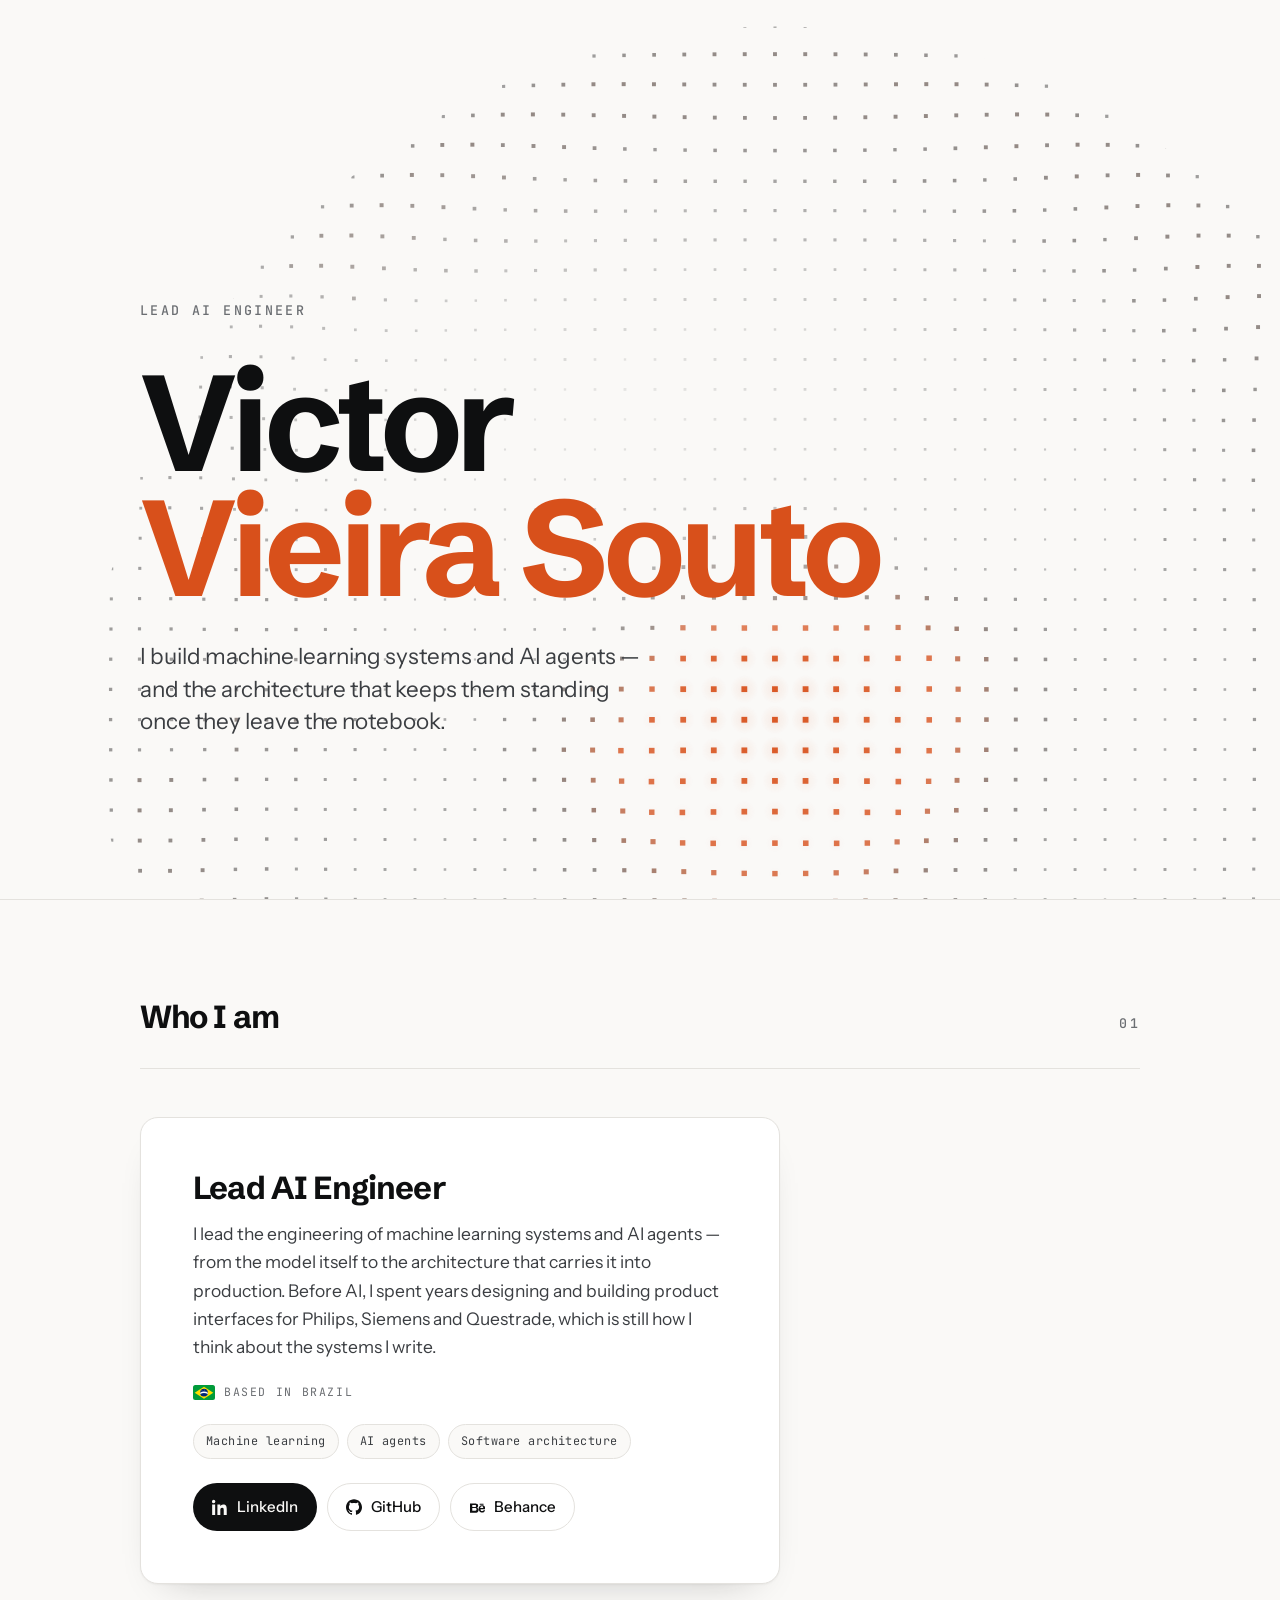
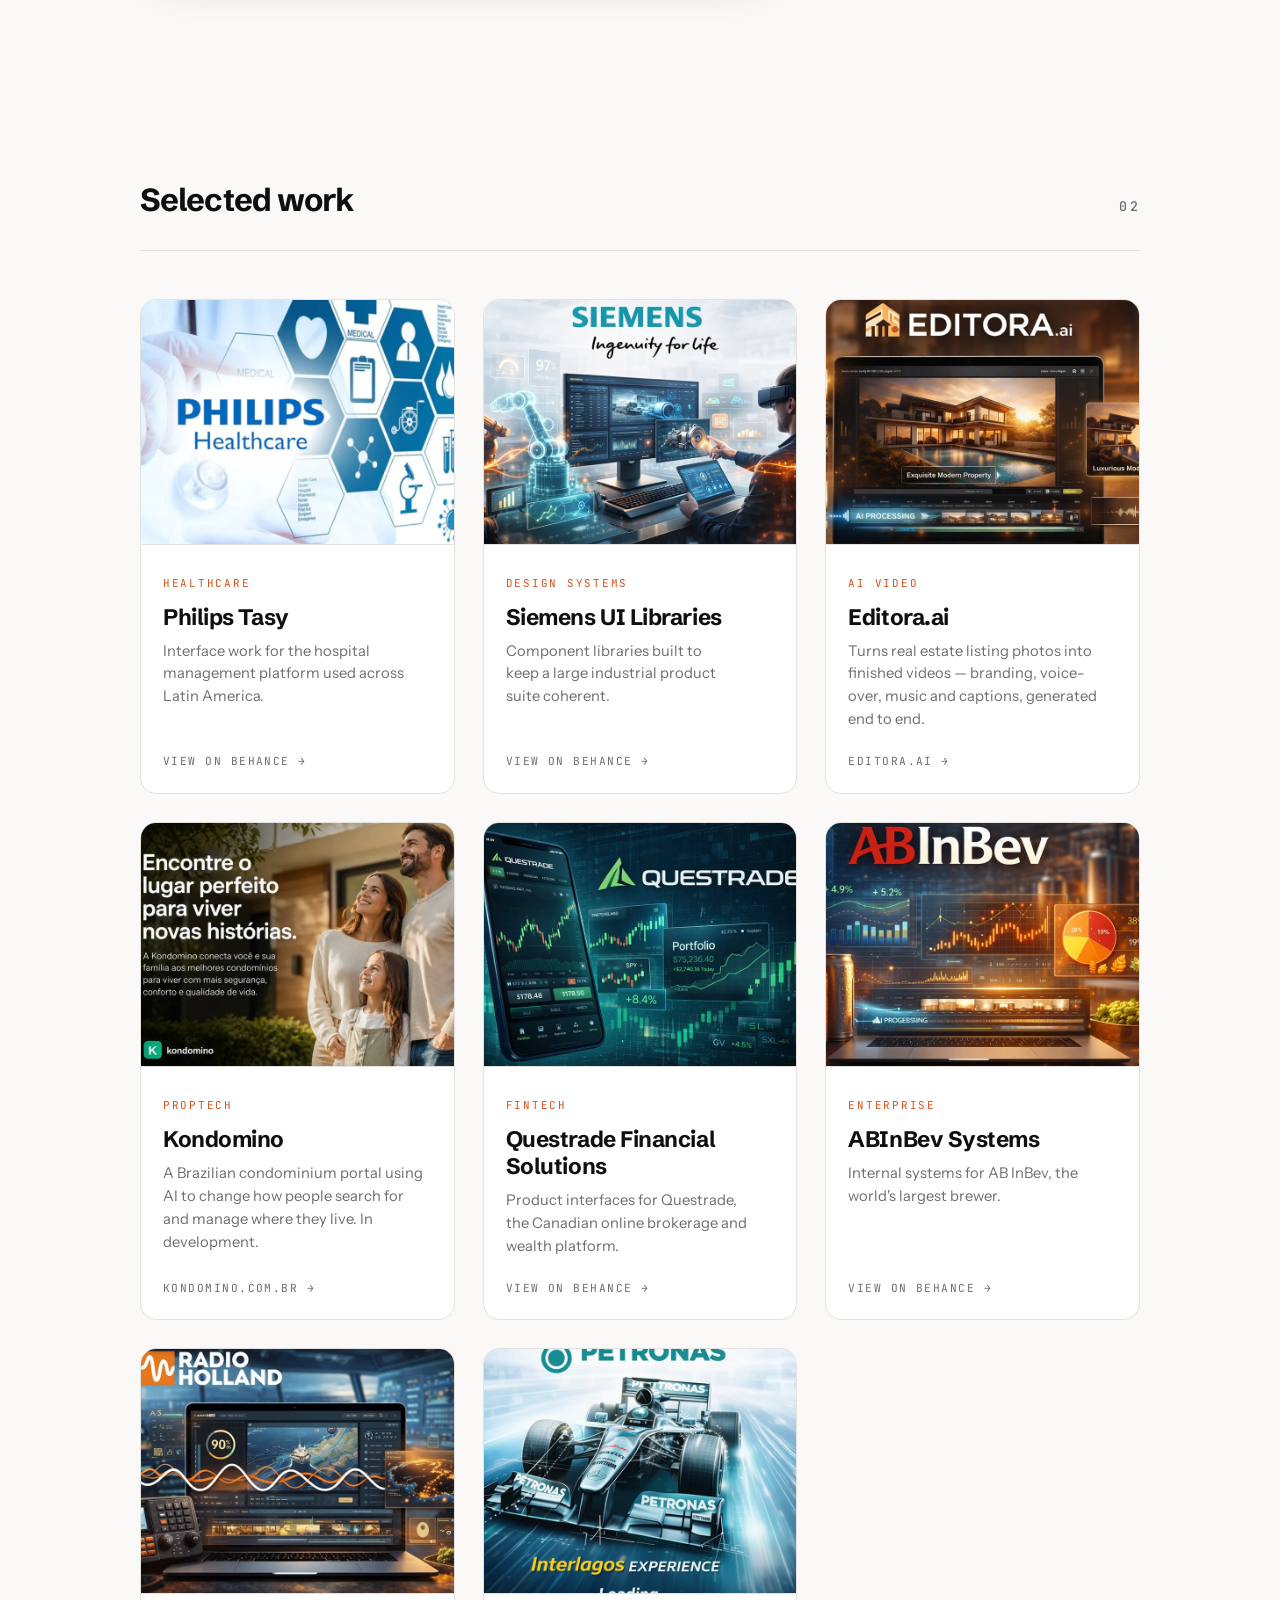
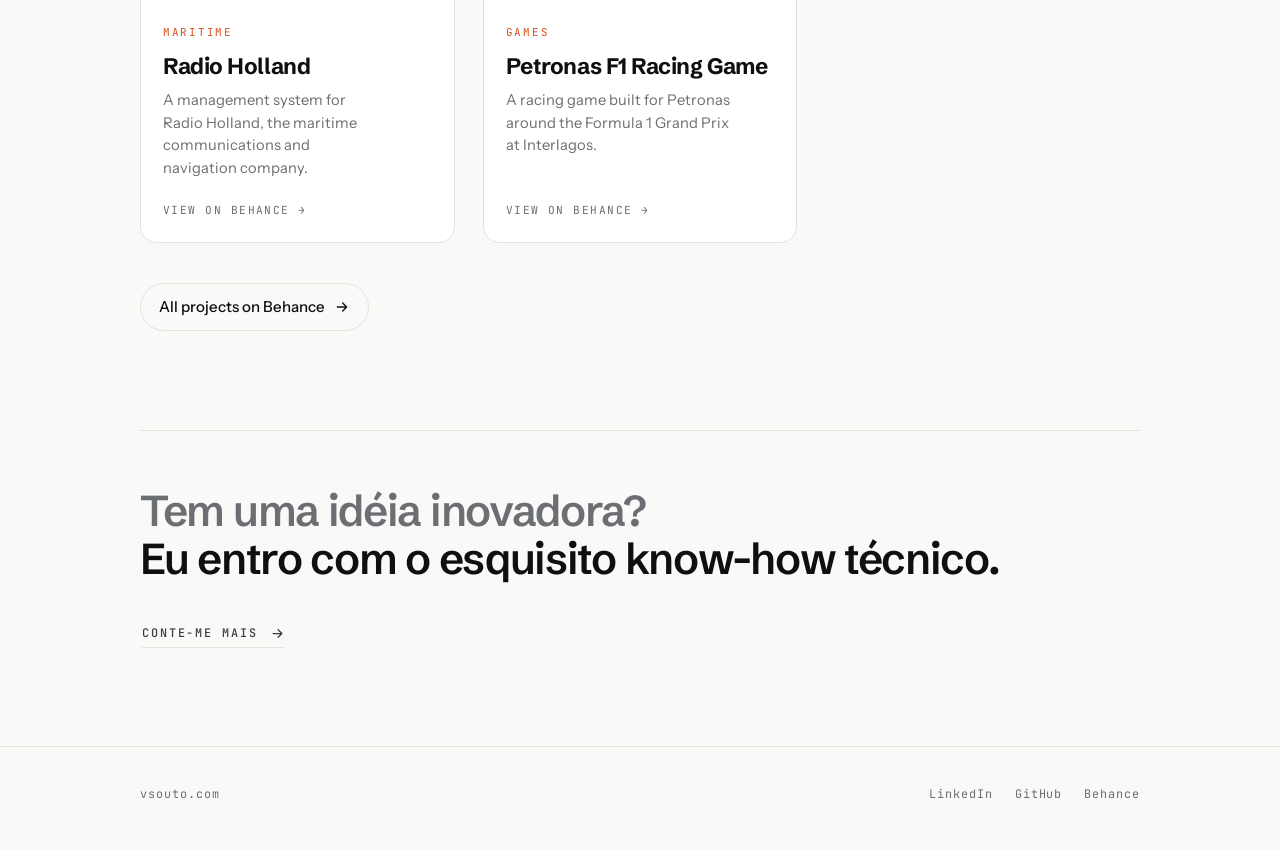
==== index.html @ 8dd6a102 "feat: contact section and form, mailed through Email Routing Quiet closing section before the footer" ====
<!doctype html>
<html lang="en">
<head>
<meta charset="utf-8">
<meta name="viewport" content="width=device-width, initial-scale=1">
<title>Victor Vieira Souto — Lead AI Engineer, Brazil</title>
<meta name="description" content="Victor Vieira Souto is a Lead AI Engineer based in Brazil, working remotely with clients internationally across machine learning, AI agents and software architecture.">
<meta name="author" content="Victor Vieira Souto">
<link rel="canonical" href="https://vsouto.com/">

<meta property="og:type" content="profile">
<meta property="og:site_name" content="Victor Vieira Souto">
<meta property="og:locale" content="en_US">
<meta property="profile:first_name" content="Victor">
<meta property="profile:last_name" content="Vieira Souto">
<meta property="og:url" content="https://vsouto.com/">
<meta property="og:title" content="Victor Vieira Souto — Lead AI Engineer">
<meta property="og:description" content="Lead AI Engineer based in Brazil, working remotely. Machine learning, AI agents and software architecture.">
<meta property="og:image" content="https://vsouto.com/og-image.png">
<meta property="og:image:width" content="1200">
<meta property="og:image:height" content="630">
<meta property="og:image:alt" content="Victor Vieira Souto — Lead AI Engineer">
<meta name="twitter:card" content="summary_large_image">
<meta name="twitter:image" content="https://vsouto.com/og-image.png">
<meta name="twitter:title" content="Victor Vieira Souto — Lead AI Engineer">
<meta name="twitter:description" content="Lead AI Engineer based in Brazil, working remotely. Machine learning, AI agents and software architecture.">

<link rel="icon" href="/favicon.ico" sizes="32x32">
<link rel="icon" href="data:image/svg+xml,%3Csvg xmlns='http://www.w3.org/2000/svg' viewBox='0 0 100 100'%3E%3Crect width='100' height='100' rx='22' fill='%230E0F10'/%3E%3Ctext x='50' y='69' font-family='Helvetica,Arial,sans-serif' font-size='58' font-weight='700' fill='%23FAF9F7' text-anchor='middle'%3Ev%3C/text%3E%3C/svg%3E">

<link rel="preconnect" href="https://fonts.googleapis.com">
<link rel="preconnect" href="https://fonts.gstatic.com" crossorigin>
<link rel="stylesheet" href="https://fonts.googleapis.com/css2?family=Schibsted+Grotesk:wght@600;700&family=Instrument+Sans:wght@400;500;600&family=JetBrains+Mono:wght@400;500&display=swap">
<link rel="stylesheet" href="assets/css/site.css">

<script type="application/ld+json">
{
  "@context": "https://schema.org",
  "@graph": [
    {
      "@type": "WebSite",
      "@id": "https://vsouto.com/#website",
      "url": "https://vsouto.com/",
      "name": "Victor Vieira Souto",
      "inLanguage": "en",
      "publisher": { "@id": "https://vsouto.com/#person" }
    },
    {
      "@type": "ProfilePage",
      "@id": "https://vsouto.com/#page",
      "url": "https://vsouto.com/",
      "isPartOf": { "@id": "https://vsouto.com/#website" },
      "mainEntity": { "@id": "https://vsouto.com/#person" }
    },
    {
      "@type": "Person",
      "@id": "https://vsouto.com/#person",
      "name": "Victor Vieira Souto",
      "alternateName": "Victor Souto",
      "url": "https://vsouto.com/",
      "image": "https://vsouto.com/og-image.png",
      "jobTitle": "Lead AI Engineer",
      "description": "Lead AI Engineer based in Brazil, working remotely with clients internationally across machine learning, AI agents and software architecture.",
      "knowsAbout": [
        "Machine learning",
        "AI agents",
        "Software architecture",
        "Artificial intelligence",
        "Engineering leadership"
      ],
      "knowsLanguage": [
        { "@type": "Language", "name": "Portuguese", "alternateName": "pt-BR" },
        { "@type": "Language", "name": "English", "alternateName": "en" }
      ],
      "address": { "@type": "PostalAddress", "addressCountry": "BR" },
      "homeLocation": { "@type": "Place", "name": "Brazil" },
      "workLocation": { "@type": "Place", "name": "Remote" },
      "sameAs": [
        "https://www.linkedin.com/in/victorsouto/",
        "https://www.behance.net/victor-souto",
        "https://github.com/vsouto"
      ]
    }
  ]
}
</script>
</head>

<body>

<div class="progress" aria-hidden="true"></div>

<main>

  <header class="hero">
    <canvas id="field" aria-hidden="true"></canvas>

    <div class="shell hero-inner">
      <p class="eyebrow rise rise-1">Lead AI Engineer</p>
      <h1 class="hero-name rise rise-2">Victor <span class="accent">Vieira&nbsp;Souto</span></h1>
      <p class="hero-line rise rise-3">
        I build machine learning systems and AI agents — and the architecture
        that keeps them standing once they leave the notebook.
      </p>
    </div>

    <div class="hero-cue rise rise-4" aria-hidden="true">
      <i></i>
      <span>Scroll</span>
    </div>
  </header>

  <section id="about" class="shell">
    <div class="section-head">
      <h2>Who I am</h2>
      <p class="eyebrow">01</p>
    </div>

    <article class="card reveal">
      <div>
        <h3 class="card-title">Lead AI Engineer</h3>
        <p class="card-desc">
          I lead the engineering of machine learning systems and AI agents — from the
          model itself to the architecture that carries it into production. Before AI,
          I spent years designing and building product interfaces for Philips, Siemens
          and Questrade, which is still how I think about the systems I write.
        </p>
      </div>


      <p class="locale">
        <span class="flag" aria-hidden="true">
          <svg viewBox="0 0 20 14" role="img">
            <rect width="20" height="14" fill="#009B3A"/>
            <path d="M10 1.55 18.45 7 10 12.45 1.55 7Z" fill="#FEDF00"/>
            <circle cx="10" cy="7" r="3.5" fill="#002776"/>
            <clipPath id="brGlobe"><circle cx="10" cy="7" r="3.5"/></clipPath>
            <g clip-path="url(#brGlobe)">
              <path d="M5.4 8.25A8 8 0 0 1 14.6 8.25" fill="none" stroke="#fff" stroke-width="1.2"/>
              <g fill="#fff">
                <circle cx="8.1" cy="5.3" r=".24"/>
                <circle cx="10.4" cy="4.6" r=".28"/>
                <circle cx="12.2" cy="5.8" r=".22"/>
                <circle cx="9.2" cy="6.4" r=".2"/>
                <circle cx="11.5" cy="7.1" r=".24"/>
                <circle cx="7.2" cy="6.9" r=".2"/>
                <circle cx="10.1" cy="10.4" r=".22"/>
                <circle cx="12.6" cy="9.6" r=".2"/>
              </g>
            </g>
          </svg>
        </span>
        Based in Brazil
      </p>

      <ul class="tags">
        <li>Machine learning</li>
        <li>AI agents</li>
        <li>Software architecture</li>
      </ul>

      <div class="link-row">
        <a class="btn btn-solid" href="https://www.linkedin.com/in/victorsouto/" target="_blank" rel="noopener noreferrer">
          <svg viewBox="0 0 24 24" fill="currentColor" aria-hidden="true"><path d="M4.98 3.5A2.5 2.5 0 1 1 0 3.5a2.5 2.5 0 0 1 4.98 0ZM.24 8.25h4.5V24H.24V8.25Zm7.86 0h4.31v2.15h.06a4.72 4.72 0 0 1 4.25-2.33c4.55 0 5.39 2.99 5.39 6.88V24h-4.5v-7.16c0-1.71-.03-3.9-2.38-3.9-2.38 0-2.74 1.86-2.74 3.78V24H8.1V8.25Z"/></svg>
          LinkedIn
        </a>
        <a class="btn btn-ghost" href="https://github.com/vsouto" target="_blank" rel="noopener noreferrer">
          <svg viewBox="0 0 24 24" fill="currentColor" aria-hidden="true"><path d="M12 .297c-6.63 0-12 5.373-12 12 0 5.303 3.438 9.8 8.205 11.385.6.113.82-.258.82-.577 0-.285-.01-1.04-.015-2.04-3.338.724-4.042-1.61-4.042-1.61C4.422 18.07 3.633 17.7 3.633 17.7c-1.087-.744.084-.729.084-.729 1.205.084 1.838 1.236 1.838 1.236 1.07 1.835 2.809 1.305 3.495.998.108-.776.417-1.305.76-1.605-2.665-.3-5.466-1.332-5.466-5.93 0-1.31.465-2.38 1.235-3.22-.135-.303-.54-1.523.105-3.176 0 0 1.005-.322 3.3 1.23.96-.267 1.98-.399 3-.405 1.02.006 2.04.138 3 .405 2.28-1.552 3.285-1.23 3.285-1.23.645 1.653.24 2.873.12 3.176.765.84 1.23 1.91 1.23 3.22 0 4.61-2.805 5.625-5.475 5.92.42.36.81 1.096.81 2.22 0 1.606-.015 2.896-.015 3.286 0 .315.21.69.825.57C20.565 22.092 24 17.592 24 12.297c0-6.627-5.373-12-12-12"/></svg>
          GitHub
        </a>
        <a class="btn btn-ghost" href="https://www.behance.net/victor-souto" target="_blank" rel="noopener noreferrer">
          <svg viewBox="0 0 24 24" fill="currentColor" aria-hidden="true"><path d="M9.28 6.9c.66 0 1.26.06 1.8.18.54.11 1 .3 1.38.56.38.26.68.61.89 1.05.21.44.31.98.31 1.62 0 .7-.16 1.28-.48 1.74-.31.47-.78.85-1.4 1.15.85.24 1.48.67 1.9 1.28.42.61.62 1.35.62 2.22 0 .7-.13 1.3-.4 1.81-.28.51-.64.93-1.1 1.25-.46.33-.99.57-1.58.72-.59.15-1.2.23-1.82.23H1.5V6.9h7.78ZM8.8 12.1c.55 0 1-.13 1.35-.39.35-.26.52-.68.52-1.27 0-.32-.06-.59-.18-.8a1.24 1.24 0 0 0-.47-.48 1.98 1.98 0 0 0-.68-.24 4.6 4.6 0 0 0-.8-.07H4.9v3.25h3.9Zm.21 5.47c.3 0 .6-.03.87-.09.28-.06.52-.16.73-.3.21-.14.38-.34.5-.58.13-.25.19-.57.19-.95 0-.75-.21-1.28-.63-1.6-.42-.32-.98-.48-1.67-.48H4.9v4h4.11ZM17.6 17.5c.46.44 1.11.67 1.97.67.61 0 1.14-.16 1.58-.47.44-.31.71-.64.81-.98h2.44c-.39 1.21-.99 2.08-1.79 2.6-.81.52-1.78.78-2.93.78-.8 0-1.52-.13-2.16-.39a4.53 4.53 0 0 1-1.63-1.1 4.9 4.9 0 0 1-1.03-1.72 6.4 6.4 0 0 1-.36-2.19c0-.78.12-1.5.37-2.16.25-.67.6-1.24 1.06-1.73a4.9 4.9 0 0 1 1.64-1.15 5.3 5.3 0 0 1 2.11-.41c.87 0 1.63.17 2.28.51.65.34 1.18.79 1.6 1.36.41.57.71 1.22.89 1.95.18.73.24 1.49.19 2.28h-7.36c0 .89.26 1.71.72 2.15Zm3.46-5.83c-.36-.4-.97-.62-1.72-.62-.49 0-.9.08-1.22.25a2.4 2.4 0 0 0-.78.61c-.19.24-.33.5-.4.77-.08.27-.13.51-.14.72h4.56c-.13-.72-.35-1.33-.7-1.73ZM16.06 7.2h5.7v1.39h-5.7V7.2Z"/></svg>
          Behance
        </a>
      </div>
    </article>
  </section>

  <section id="work" class="shell">
    <div class="section-head">
      <h2>Selected work</h2>
      <p class="eyebrow">02</p>
    </div>

    <div class="work-grid">
<!-- work:start -->
        <a class="work-card" href="https://www.behance.net/gallery/158357939/Philips-Tasy" target="_blank" rel="noopener noreferrer">
          <div class="work-shot">
            <img src="assets/work/philips-tasy.webp" alt="Cover of the Philips Tasy project" width="808" height="632" loading="lazy" decoding="async">
          </div>
          <div class="work-meta">
            <span class="work-kicker">Healthcare</span>
            <h3 class="work-title">Philips Tasy</h3>
            <p class="work-blurb">Interface work for the hospital management platform used across Latin America.</p>
          </div>
          <span class="work-go" aria-hidden="true">View on Behance</span>
        </a>
        <a class="work-card" href="https://www.behance.net/gallery/246238283/Siemens-UI-Libraries" target="_blank" rel="noopener noreferrer">
          <div class="work-shot">
            <img src="assets/work/siemens-ui-libraries.webp" alt="Cover of the Siemens UI Libraries project" width="808" height="632" loading="lazy" decoding="async">
          </div>
          <div class="work-meta">
            <span class="work-kicker">Design systems</span>
            <h3 class="work-title">Siemens UI Libraries</h3>
            <p class="work-blurb">Component libraries built to keep a large industrial product suite coherent.</p>
          </div>
          <span class="work-go" aria-hidden="true">View on Behance</span>
        </a>
        <a class="work-card" href="https://editora.ai/" target="_blank" rel="noopener noreferrer">
          <div class="work-shot">
            <img src="assets/work/editora-ai.webp" alt="Cover of the Editora.ai project" width="808" height="632" loading="lazy" decoding="async">
          </div>
          <div class="work-meta">
            <span class="work-kicker">AI video</span>
            <h3 class="work-title">Editora.ai</h3>
            <p class="work-blurb">Turns real estate listing photos into finished videos — branding, voice-over, music and captions, generated end to end.</p>
          </div>
          <span class="work-go" aria-hidden="true">editora.ai</span>
        </a>
        <a class="work-card" href="https://kondomino.com.br/" target="_blank" rel="noopener noreferrer">
          <div class="work-shot">
            <img src="assets/work/kondomino.webp" alt="Cover of the Kondomino project" width="808" height="632" loading="lazy" decoding="async">
          </div>
          <div class="work-meta">
            <span class="work-kicker">Proptech</span>
            <h3 class="work-title">Kondomino</h3>
            <p class="work-blurb">A Brazilian condominium portal using AI to change how people search for and manage where they live. In development.</p>
          </div>
          <span class="work-go" aria-hidden="true">kondomino.com.br</span>
        </a>
        <a class="work-card" href="https://www.behance.net/gallery/197708117/Questrade-Financial-Solutions" target="_blank" rel="noopener noreferrer">
          <div class="work-shot">
            <img src="assets/work/questrade-financial-solutions.webp" alt="Cover of the Questrade Financial Solutions project" width="808" height="632" loading="lazy" decoding="async">
          </div>
          <div class="work-meta">
            <span class="work-kicker">Fintech</span>
            <h3 class="work-title">Questrade Financial Solutions</h3>
            <p class="work-blurb">Product interfaces for Questrade, the Canadian online brokerage and wealth platform.</p>
          </div>
          <span class="work-go" aria-hidden="true">View on Behance</span>
        </a>
        <a class="work-card" href="https://www.behance.net/gallery/184682701/ABInBev-Systems" target="_blank" rel="noopener noreferrer">
          <div class="work-shot">
            <img src="assets/work/abinbev-systems.webp" alt="Cover of the ABInBev Systems project" width="808" height="632" loading="lazy" decoding="async">
          </div>
          <div class="work-meta">
            <span class="work-kicker">Enterprise</span>
            <h3 class="work-title">ABInBev Systems</h3>
            <p class="work-blurb">Internal systems for AB InBev, the world's largest brewer.</p>
          </div>
          <span class="work-go" aria-hidden="true">View on Behance</span>
        </a>
        <a class="work-card" href="https://www.behance.net/gallery/43998815/Radio-Hollands-Management-System" target="_blank" rel="noopener noreferrer">
          <div class="work-shot">
            <img src="assets/work/radio-holland.webp" alt="Cover of the Radio Holland project" width="808" height="632" loading="lazy" decoding="async">
          </div>
          <div class="work-meta">
            <span class="work-kicker">Maritime</span>
            <h3 class="work-title">Radio Holland</h3>
            <p class="work-blurb">A management system for Radio Holland, the maritime communications and navigation company.</p>
          </div>
          <span class="work-go" aria-hidden="true">View on Behance</span>
        </a>
        <a class="work-card" href="https://www.behance.net/gallery/30505455/Petronas-F1-Interlagos-Racing-Game" target="_blank" rel="noopener noreferrer">
          <div class="work-shot">
            <img src="assets/work/petronas-f1-racing-game.webp" alt="Cover of the Petronas F1 Racing Game project" width="808" height="632" loading="lazy" decoding="async">
          </div>
          <div class="work-meta">
            <span class="work-kicker">Games</span>
            <h3 class="work-title">Petronas F1 Racing Game</h3>
            <p class="work-blurb">A racing game built for Petronas around the Formula 1 Grand Prix at Interlagos.</p>
          </div>
          <span class="work-go" aria-hidden="true">View on Behance</span>
        </a>
      <!-- work:end -->
    </div>

    <div class="work-all">
      <a class="btn btn-ghost" href="https://www.behance.net/victor-souto" target="_blank" rel="noopener noreferrer">
        All projects on Behance
        <svg viewBox="0 0 24 24" fill="none" stroke="currentColor" stroke-width="2" stroke-linecap="round" stroke-linejoin="round" aria-hidden="true"><path d="M5 12h14M13 6l6 6-6 6"/></svg>
      </a>
    </div>
  </section>

  <section id="contact" class="shell pitch" lang="pt-BR" aria-labelledby="pitch-title">
    <div class="pitch-in reveal">
      <h2 id="pitch-title" class="pitch-lines">
        <span>Tem uma idéia inovadora?</span>
        <span>Eu entro com o esquisito know-how técnico.</span>
      </h2>
      <button class="pitch-btn" type="button" data-open-contact aria-haspopup="dialog">
        Conte-me mais
        <svg viewBox="0 0 24 24" fill="none" stroke="currentColor" stroke-width="2" stroke-linecap="round" stroke-linejoin="round" aria-hidden="true"><path d="M5 12h14M13 6l6 6-6 6"/></svg>
      </button>
    </div>
  </section>

</main>

<dialog id="contact-dialog" class="sheet" lang="pt-BR" aria-labelledby="sheet-title">
  <form class="sheet-form" novalidate>
    <header class="sheet-head">
      <p class="eyebrow">Contato</p>
      <button class="sheet-x" type="button" data-close aria-label="Fechar">
        <svg viewBox="0 0 24 24" fill="none" stroke="currentColor" stroke-width="1.8" stroke-linecap="round" aria-hidden="true"><path d="M6 6l12 12M18 6 6 18"/></svg>
      </button>
    </header>
    <h2 id="sheet-title" class="sheet-title">Do que se trata?</h2>
    <p class="sheet-sub">Algumas linhas bastam. Eu leio tudo e respondo por e-mail.</p>

    <label class="fld"><span>Nome</span>
      <input name="name" autocomplete="name" maxlength="120" required>
    </label>
    <label class="fld"><span>E-mail</span>
      <input name="email" type="email" autocomplete="email" maxlength="200" required>
    </label>
    <label class="fld"><span>A idéia, em poucas linhas</span>
      <textarea name="problem" rows="5" maxlength="4000" required></textarea>
    </label>
    <label class="hp" aria-hidden="true">Website<input name="website" tabindex="-1" autocomplete="off"></label>

    <div class="sheet-foot">
      <p class="sheet-status" role="status" aria-live="polite"></p>
      <button class="btn btn-solid sheet-send" type="submit">Enviar</button>
    </div>
  </form>
  <div class="sheet-done" hidden>
    <p class="eyebrow">Recebido</p>
    <h2 class="sheet-title">Obrigado. Agora é comigo.</h2>
    <p class="sheet-sub">Respondo no e-mail que você deixou, em geral em um ou dois dias.</p>
    <button class="btn btn-ghost" type="button" data-close>Fechar</button>
  </div>
</dialog>

<footer>
  <div class="shell foot">
    <span>vsouto.com</span>
    <nav>
      <a href="https://www.linkedin.com/in/victorsouto/" target="_blank" rel="noopener noreferrer">LinkedIn</a>
      <a href="https://github.com/vsouto" target="_blank" rel="noopener noreferrer">GitHub</a>
      <a href="https://www.behance.net/victor-souto" target="_blank" rel="noopener noreferrer">Behance</a>
    </nav>
  </div>
</footer>

<script src="assets/js/field.js" defer></script>
<script src="assets/js/contact.js" defer></script>
</body>
</html>
---- assets/css/site.css ----
/* ============================================================
   vsouto.com
   Achromatic ground, one accent. The accent is Braun orange --
   Rams is the lineage this kind of restraint actually comes from.
   ============================================================ */

:root{
  --paper:#FAF9F7;
  --paper-2:#FFFFFF;
  --ink:#0E0F10;
  --ink-2:#3B3E42;
  --muted:#6B6E72;
  --hairline:#E4E2DE;
  --hairline-2:#EFEDE9;
  --accent:#D8501B;
  --accent-ink:#FFFFFF;
  --field-dot:14,15,16;
  --field-hot:216,80,27;
  --lift:0 1px 2px rgba(14,15,16,.04), 0 18px 40px -28px rgba(14,15,16,.32);
  --lift-2:0 2px 4px rgba(14,15,16,.05), 0 34px 60px -30px rgba(14,15,16,.36);

  --step--1:clamp(.78rem,.76rem + .1vw,.83rem);
  --step-0:clamp(1rem,.97rem + .16vw,1.09rem);
  --step-1:clamp(1.2rem,1.13rem + .34vw,1.42rem);
  --step-2:clamp(1.55rem,1.4rem + .74vw,2.1rem);
  --step-3:clamp(2rem,1.6rem + 2vw,3.1rem);

  --gutter:clamp(20px,5vw,40px);
  --measure:1080px;
}

@media (prefers-color-scheme: dark){
  :root:not([data-theme="light"]){
    --paper:#0A0B0C;
    --paper-2:#111314;
    --ink:#F2F1ED;
    --ink-2:#C4C5C7;
    --muted:#8B8E93;
    --hairline:#1F2123;
    --hairline-2:#191B1D;
    --accent:#FF6B33;
    --accent-ink:#160A04;
    --field-dot:242,241,237;
    --field-hot:255,107,51;
    --lift:0 1px 2px rgba(0,0,0,.5), 0 18px 40px -28px rgba(0,0,0,.9);
    --lift-2:0 2px 4px rgba(0,0,0,.55), 0 34px 60px -30px rgba(0,0,0,.95);
  }
}
:root[data-theme="dark"]{
  --paper:#0A0B0C;
  --paper-2:#111314;
  --ink:#F2F1ED;
  --ink-2:#C4C5C7;
  --muted:#8B8E93;
  --hairline:#1F2123;
  --hairline-2:#191B1D;
  --accent:#FF6B33;
  --accent-ink:#160A04;
  --field-dot:242,241,237;
  --field-hot:255,107,51;
  --lift:0 1px 2px rgba(0,0,0,.5), 0 18px 40px -28px rgba(0,0,0,.9);
  --lift-2:0 2px 4px rgba(0,0,0,.55), 0 34px 60px -30px rgba(0,0,0,.95);
}

*,*::before,*::after{box-sizing:border-box}

html{-webkit-text-size-adjust:100%}

body{
  margin:0;
  background:var(--paper);
  color:var(--ink);
  font-family:"Instrument Sans",system-ui,-apple-system,"Segoe UI",sans-serif;
  font-size:var(--step-0);
  line-height:1.6;
  -webkit-font-smoothing:antialiased;
  -moz-osx-font-smoothing:grayscale;
}

::selection{background:var(--accent); color:var(--accent-ink)}

a{color:inherit}

:where(a,button):focus-visible{
  outline:2px solid var(--accent);
  outline-offset:3px;
  border-radius:2px;
}

.shell{
  width:100%;
  max-width:var(--measure);
  margin-inline:auto;
  padding-inline:var(--gutter);
}

.eyebrow{
  font-family:"JetBrains Mono",ui-monospace,SFMono-Regular,Menlo,monospace;
  font-size:var(--step--1);
  font-weight:500;
  letter-spacing:.18em;
  text-transform:uppercase;
  color:var(--muted);
}

/* ---------------- hero ---------------- */

.hero{
  position:relative;
  min-height:100svh;
  display:grid;
  align-content:center;
  overflow:hidden;
  border-bottom:1px solid var(--hairline);
}

#field{
  position:absolute;
  inset:0;
  width:100%;
  height:100%;
  pointer-events:none;
  z-index:0;
}

/* keeps the name legible over the densest part of the field */
.hero::after{
  content:"";
  position:absolute;
  inset:0;
  z-index:1;
  pointer-events:none;
  background:radial-gradient(ellipse 62% 42% at 50% 44%, var(--paper) 0%, transparent 70%);
  opacity:.78;
}

.hero-inner{
  position:relative;
  z-index:2;
  padding-block:14vh 0;
}

.hero-name{
  font-family:"Schibsted Grotesk","Instrument Sans",system-ui,sans-serif;
  font-weight:700;
  font-size:clamp(2.9rem,11.5vw,8.5rem);
  line-height:.92;
  letter-spacing:-.045em;
  margin:.28em 0 0;
  text-wrap:balance;
}

.hero-name .accent{
  display:block;
  color:var(--accent);
}

.hero-line{
  margin:1.35em 0 0;
  max-width:34ch;
  font-size:var(--step-1);
  line-height:1.45;
  color:var(--ink-2);
  text-wrap:pretty;
}

.hero-cue{
  position:absolute;
  left:50%;
  bottom:clamp(20px,4.5vh,40px);
  translate:-50% 0;
  z-index:2;
  display:grid;
  justify-items:center;
  gap:10px;
  color:var(--muted);
}
.hero-cue span{
  font-family:"JetBrains Mono",ui-monospace,monospace;
  font-size:.7rem;
  letter-spacing:.2em;
  text-transform:uppercase;
}
.hero-cue i{
  display:block;
  width:1px;
  height:38px;
  background:linear-gradient(var(--hairline),transparent);
}

/* ---------------- sections ---------------- */

section{padding-block:clamp(72px,11vh,132px)}

.section-head{
  display:flex;
  align-items:baseline;
  justify-content:space-between;
  gap:24px;
  flex-wrap:wrap;
  padding-bottom:20px;
  border-bottom:1px solid var(--hairline);
  margin-bottom:clamp(28px,4vw,48px);
}
.section-head h2{
  font-family:"Schibsted Grotesk","Instrument Sans",sans-serif;
  font-weight:700;
  font-size:var(--step-2);
  letter-spacing:-.028em;
  line-height:1.1;
  margin:0;
}

/* ---------------- identity card ---------------- */

.card{
  background:var(--paper-2);
  border:1px solid var(--hairline);
  border-radius:18px;
  padding:clamp(28px,4.5vw,52px);
  box-shadow:var(--lift);
  display:grid;
  gap:22px;
  max-width:640px;
}

.card-title{
  font-family:"Schibsted Grotesk","Instrument Sans",sans-serif;
  font-weight:700;
  font-size:var(--step-2);
  letter-spacing:-.026em;
  line-height:1.15;
  margin:0;
}
.card-desc{
  margin:14px 0 0;
  max-width:52ch;
  color:var(--ink-2);
  font-size:var(--step-0);
  line-height:1.62;
  text-wrap:pretty;
}

.locale{
  display:flex;
  align-items:center;
  gap:9px;
  margin:0;
  font-family:"JetBrains Mono",ui-monospace,monospace;
  font-size:.72rem;
  letter-spacing:.14em;
  text-transform:uppercase;
  color:var(--muted);
}
.flag{
  display:block;
  width:22px;
  height:15.4px;
  border-radius:2.5px;
  overflow:hidden;
  flex:none;
  /* hairline keeps the green edge from dissolving into a light ground */
  box-shadow:inset 0 0 0 .5px rgba(14,15,16,.22);
}
.flag svg{display:block; width:100%; height:100%}

.tags{
  display:flex;
  flex-wrap:wrap;
  gap:8px;
  list-style:none;
  margin:0;
  padding:0;
}
.tags li{
  font-family:"JetBrains Mono",ui-monospace,monospace;
  font-size:.74rem;
  letter-spacing:.04em;
  padding:7px 12px;
  border:1px solid var(--hairline);
  border-radius:999px;
  color:var(--ink-2);
  background:var(--paper);
  white-space:nowrap;
}

.link-row{
  display:flex;
  gap:10px;
  flex-wrap:wrap;
  padding-top:2px;
}

.btn{
  display:inline-flex;
  align-items:center;
  gap:9px;
  text-decoration:none;
  font-weight:500;
  font-size:.94rem;
  padding:11px 18px;
  border-radius:999px;
  border:1px solid transparent;
  transition:background .22s ease, color .22s ease, border-color .22s ease, translate .22s ease;
}
.btn svg{width:16px; height:16px; flex:none}
.btn-solid{
  background:var(--ink);
  color:var(--paper);
}
.btn-solid:hover{background:var(--accent); color:var(--accent-ink)}
.btn-ghost{
  border-color:var(--hairline);
  color:var(--ink);
  background:transparent;
}
.btn-ghost:hover{border-color:var(--accent); color:var(--accent)}
.btn:hover{translate:0 -1px}

/* ---------------- work ---------------- */

/* oito cards: 1 coluna no celular, 2 no tablet, 3 no desktop. */
.work-grid{
  display:grid;
  grid-template-columns:1fr;
  gap:clamp(18px,2.4vw,28px);
}
@media (min-width:640px){
  .work-grid{grid-template-columns:repeat(2,1fr)}
}
@media (min-width:980px){
  .work-grid{grid-template-columns:repeat(3,1fr)}
}

.work-card{
  display:grid;
  grid-template-rows:auto 1fr auto;
  text-decoration:none;
  background:var(--paper-2);
  border:1px solid var(--hairline);
  border-radius:16px;
  overflow:hidden;
  transition:border-color .3s ease, box-shadow .3s ease, translate .3s ease;
}
.work-card:hover{
  border-color:var(--hairline);
  box-shadow:var(--lift-2);
  translate:0 -4px;
}

.work-shot{
  position:relative;
  aspect-ratio:808/632;
  overflow:hidden;
  background:var(--hairline-2);
  border-bottom:1px solid var(--hairline);
}
/* a imagem transborda 7% em cima e embaixo: essa folga e o curso do parallax */
.work-shot img{
  position:absolute;
  inset:-7% 0;
  display:block;
  width:100%;
  height:114%;
  object-fit:cover;
  transition:scale .5s cubic-bezier(.2,.6,.2,1);
}
.work-card:hover .work-shot img{scale:1.035}

.work-meta{padding:22px 22px 6px}
.work-kicker{
  font-family:"JetBrains Mono",ui-monospace,monospace;
  font-size:.68rem;
  letter-spacing:.16em;
  text-transform:uppercase;
  color:var(--accent);
}
.work-title{
  font-family:"Schibsted Grotesk","Instrument Sans",sans-serif;
  font-weight:700;
  font-size:var(--step-1);
  letter-spacing:-.02em;
  line-height:1.2;
  margin:9px 0 0;
}
.work-blurb{
  margin:9px 0 0;
  font-size:.92rem;
  line-height:1.55;
  color:var(--muted);
  text-wrap:pretty;
}
.work-go{
  padding:16px 22px 22px;
  font-family:"JetBrains Mono",ui-monospace,monospace;
  font-size:.7rem;
  letter-spacing:.13em;
  text-transform:uppercase;
  color:var(--muted);
  transition:color .25s ease;
}
.work-go::after{content:" \2192"}
.work-card:hover .work-go{color:var(--accent)}

.work-all{
  margin-top:clamp(26px,3.5vw,40px);
  display:flex;
  justify-content:flex-start;
}

/* ---------------- pitch ----------------
   The quiet close: two lines and a way in. No card, no section number --
   it should read as an aside, not as another section.
   ---------------------------------------- */

.pitch{padding-block:0 clamp(64px,10vh,120px)}
.pitch-in{
  display:flex;
  align-items:flex-end;
  justify-content:space-between;
  gap:28px 40px;
  flex-wrap:wrap;
  padding-top:clamp(36px,5vw,56px);
  border-top:1px solid var(--hairline);
}
.pitch-lines{
  margin:0;
  font-family:"Schibsted Grotesk","Instrument Sans",sans-serif;
  font-weight:600;
  font-size:clamp(1.6rem,1.1rem + 2.1vw,2.7rem);
  line-height:1.12;
  letter-spacing:-.03em;
}
.pitch-lines span{display:block}
.pitch-lines span:first-child{color:var(--muted)}
.pitch-lines span:last-child{color:var(--ink)}

.pitch-btn{
  display:inline-flex;
  align-items:center;
  gap:12px;
  min-height:44px;
  padding:0 2px;
  border:0;
  background:none;
  cursor:pointer;
  color:var(--ink-2);
  font:500 .74rem/1 "JetBrains Mono",ui-monospace,monospace;
  letter-spacing:.16em;
  text-transform:uppercase;
  position:relative;
  transition:color .3s ease;
}
/* hairline that fills with the accent from the left on hover */
.pitch-btn::after{
  content:"";
  position:absolute;
  left:2px; right:2px; bottom:8px;
  height:1px;
  background:linear-gradient(90deg,var(--accent) 50%,var(--hairline) 50%) 100% 0/200% 100% no-repeat;
  transition:background-position .55s cubic-bezier(.2,.7,.2,1);
}
.pitch-btn svg{width:15px; height:15px; transition:translate .45s cubic-bezier(.2,.7,.2,1)}
.pitch-btn:hover{color:var(--accent)}
.pitch-btn:hover::after{background-position:0 0}
.pitch-btn:hover svg{translate:4px 0}

/* ---------------- contact sheet ---------------- */

.sheet{
  width:min(540px,calc(100% - 32px));
  max-height:calc(100dvh - 32px);
  margin:auto;
  padding:0;
  border:1px solid var(--hairline);
  border-radius:20px;
  background:var(--paper-2);
  color:var(--ink);
  box-shadow:var(--lift-2), 0 60px 120px -40px rgba(0,0,0,.35);
  overflow:auto;
}
.sheet::backdrop{
  background:color-mix(in srgb,var(--paper) 62%,transparent);
  backdrop-filter:blur(10px) saturate(.9);
  -webkit-backdrop-filter:blur(10px) saturate(.9);
}
.sheet[open]{animation:sheet-in .5s cubic-bezier(.16,.8,.24,1)}
.sheet[open]::backdrop{animation:fade-in .4s ease}
.sheet.closing{animation:sheet-out .22s ease forwards}
.sheet.closing::backdrop{animation:fade-out .22s ease forwards}
@keyframes sheet-in{from{opacity:0; translate:0 16px; scale:.985}}
@keyframes sheet-out{to{opacity:0; translate:0 8px; scale:.99}}
@keyframes fade-in{from{opacity:0}}
@keyframes fade-out{to{opacity:0}}
html.sheet-open{overflow:hidden}

.sheet-form,.sheet-done{
  display:grid;
  gap:18px;
  padding:clamp(24px,5vw,40px);
}
.sheet-done{justify-items:start; gap:14px}
/* display:grid above would beat the hidden attribute */
.sheet [hidden]{display:none}
.sheet-head{
  display:flex;
  align-items:center;
  justify-content:space-between;
  margin-bottom:-6px;
}
.sheet-head .eyebrow{margin:0}
.sheet-x{
  display:grid;
  place-items:center;
  width:44px; height:44px;
  margin:-10px -12px -10px 0;
  border:0;
  border-radius:50%;
  background:none;
  color:var(--muted);
  cursor:pointer;
  transition:color .2s ease, background .2s ease;
}
.sheet-x svg{width:18px; height:18px}
.sheet-x:hover{color:var(--ink); background:var(--hairline-2)}
.sheet-title{
  margin:0;
  font-family:"Schibsted Grotesk","Instrument Sans",sans-serif;
  font-weight:700;
  font-size:var(--step-2);
  letter-spacing:-.028em;
  line-height:1.1;
}
.sheet-sub{margin:-8px 0 4px; color:var(--muted); font-size:.95rem; text-wrap:pretty}
.sheet-done .sheet-sub{margin:0 0 8px}

.fld{display:grid; gap:7px}
.fld span{
  font-family:"JetBrains Mono",ui-monospace,monospace;
  font-size:.68rem;
  letter-spacing:.14em;
  text-transform:uppercase;
  color:var(--muted);
  transition:color .2s ease;
}
.fld input,.fld textarea{
  width:100%;
  font:inherit;
  font-size:1rem;
  color:var(--ink);
  background:var(--paper);
  border:1px solid var(--hairline);
  border-radius:12px;
  padding:12px 14px;
  transition:border-color .2s ease, box-shadow .2s ease;
}
.fld textarea{resize:vertical; min-height:120px; line-height:1.5}
.fld input:focus,.fld textarea:focus{
  outline:none;
  border-color:var(--accent);
  box-shadow:0 0 0 3px color-mix(in srgb,var(--accent) 16%,transparent);
}
.fld:focus-within span{color:var(--accent)}
.fld.invalid input,.fld.invalid textarea{border-color:var(--accent)}
.fld.invalid span{color:var(--accent)}

/* honeypot: present for bots, gone for people and screen readers */
.hp{position:absolute; left:-9999px; width:1px; height:1px; overflow:hidden}

.sheet-foot{
  display:flex;
  align-items:center;
  justify-content:space-between;
  gap:16px;
  flex-wrap:wrap;
  padding-top:4px;
}
.sheet-status{margin:0; font-size:.88rem; color:var(--muted); flex:1 1 180px}
.sheet .btn{border:1px solid transparent; cursor:pointer; font-family:inherit; min-height:44px}
.sheet .btn-ghost{border-color:var(--hairline)}
.sheet-send{padding-inline:26px}
.sheet-send:disabled{opacity:.55; cursor:progress}

/* phones: the sheet rises from the bottom edge */
@media (max-width:560px){
  .sheet{
    width:100%;
    max-width:none;
    margin:auto 0 0;
    border-radius:20px 20px 0 0;
    border-bottom:0;
    max-height:92dvh;
  }
  @keyframes sheet-in{from{translate:0 100%}}
  @keyframes sheet-out{to{translate:0 100%}}
}

/* ---------------- footer ---------------- */

footer{
  border-top:1px solid var(--hairline);
  padding-block:38px 46px;
}
.foot{
  display:flex;
  justify-content:space-between;
  align-items:center;
  gap:20px;
  flex-wrap:wrap;
  font-family:"JetBrains Mono",ui-monospace,monospace;
  font-size:.74rem;
  letter-spacing:.08em;
  color:var(--muted);
}
.foot nav{display:flex; gap:22px; flex-wrap:wrap}
.foot a{
  text-decoration:none;
  transition:color .2s ease;
}
.foot a:hover{color:var(--accent)}

/* ---------------- entrance ---------------- */

.rise{
  opacity:0;
  translate:0 14px;
  animation:rise .95s cubic-bezier(.16,.8,.24,1) forwards;
}
.rise-1{animation-delay:.06s}
.rise-2{animation-delay:.20s}
.rise-3{animation-delay:.34s}
.rise-4{animation-delay:.52s}

@keyframes rise{to{opacity:1; translate:0 0}}

.reveal{
  opacity:0;
  translate:0 18px;
  transition:opacity .8s cubic-bezier(.16,.8,.24,1), translate .8s cubic-bezier(.16,.8,.24,1);
}
.reveal.seen{opacity:1; translate:0 0}
.reveal:nth-child(2){transition-delay:.09s}
.reveal:nth-child(3){transition-delay:.18s}

/* ---------------- scroll ----------------
   Native scroll-driven animations. No library, no scroll listener:
   the browser drives these off the scroll position itself, so the
   motion tracks the finger instead of firing on a trigger.

   One gesture, three parts -- the hero recedes as it leaves while the
   covers drift inside their frames as they arrive. Browsers without
   animation-timeline simply get the static page; nothing is lost.
   ---------------------------------------------------------------- */

.progress{
  position:fixed;
  inset:0 0 auto 0;
  height:2px;
  z-index:50;
  background:var(--accent);
  transform-origin:0 50%;
  scale:0 1;
}

@supports (animation-timeline:scroll()){
  .progress{
    animation:progress linear both;
    animation-timeline:scroll(root block);
  }
  @keyframes progress{
    from{scale:0 1}
    to{scale:1 1}
  }

  /* the hero gives way rather than being scrolled past */
  .hero-inner{
    animation:hero-recede linear both;
    animation-timeline:scroll(root block);
    animation-range:0 88vh;
  }
  @keyframes hero-recede{
    to{opacity:0; scale:.955; translate:0 -3.5vh; filter:blur(2px)}
  }

  #field{
    animation:field-dim linear both;
    animation-timeline:scroll(root block);
    animation-range:0 78vh;
  }
  @keyframes field-dim{
    to{opacity:0}
  }

  .hero-cue{
    animation:cue-out linear both;
    animation-timeline:scroll(root block);
    animation-range:0 26vh;
  }
  @keyframes cue-out{
    to{opacity:0; translate:-50% 14px}
  }
}

@supports (animation-timeline:view()){
  /* the cover drifts through the 7% overhang as the card crosses the
     viewport -- depth without the image ever leaving its frame */
  .work-shot img{
    animation:shot-drift linear both;
    animation-timeline:view();
    animation-range:cover 0% cover 100%;
  }
  @keyframes shot-drift{
    from{translate:0 -3.2%}
    to{translate:0 3.2%}
  }
}

@media (prefers-reduced-motion:reduce){
  *,*::before,*::after{
    animation-duration:.001ms !important;
    animation-iteration-count:1 !important;
    transition-duration:.001ms !important;
    scroll-behavior:auto !important;
  }
  .rise,.reveal{opacity:1; translate:none}
  .hero-inner,.hero-cue,#field,.work-shot img{
    animation:none !important;
    opacity:1;
    scale:none;
    filter:none;
  }
  .hero-cue{translate:-50% 0}
  .progress{display:none}
  .sheet,.sheet::backdrop{animation:none !important}
}
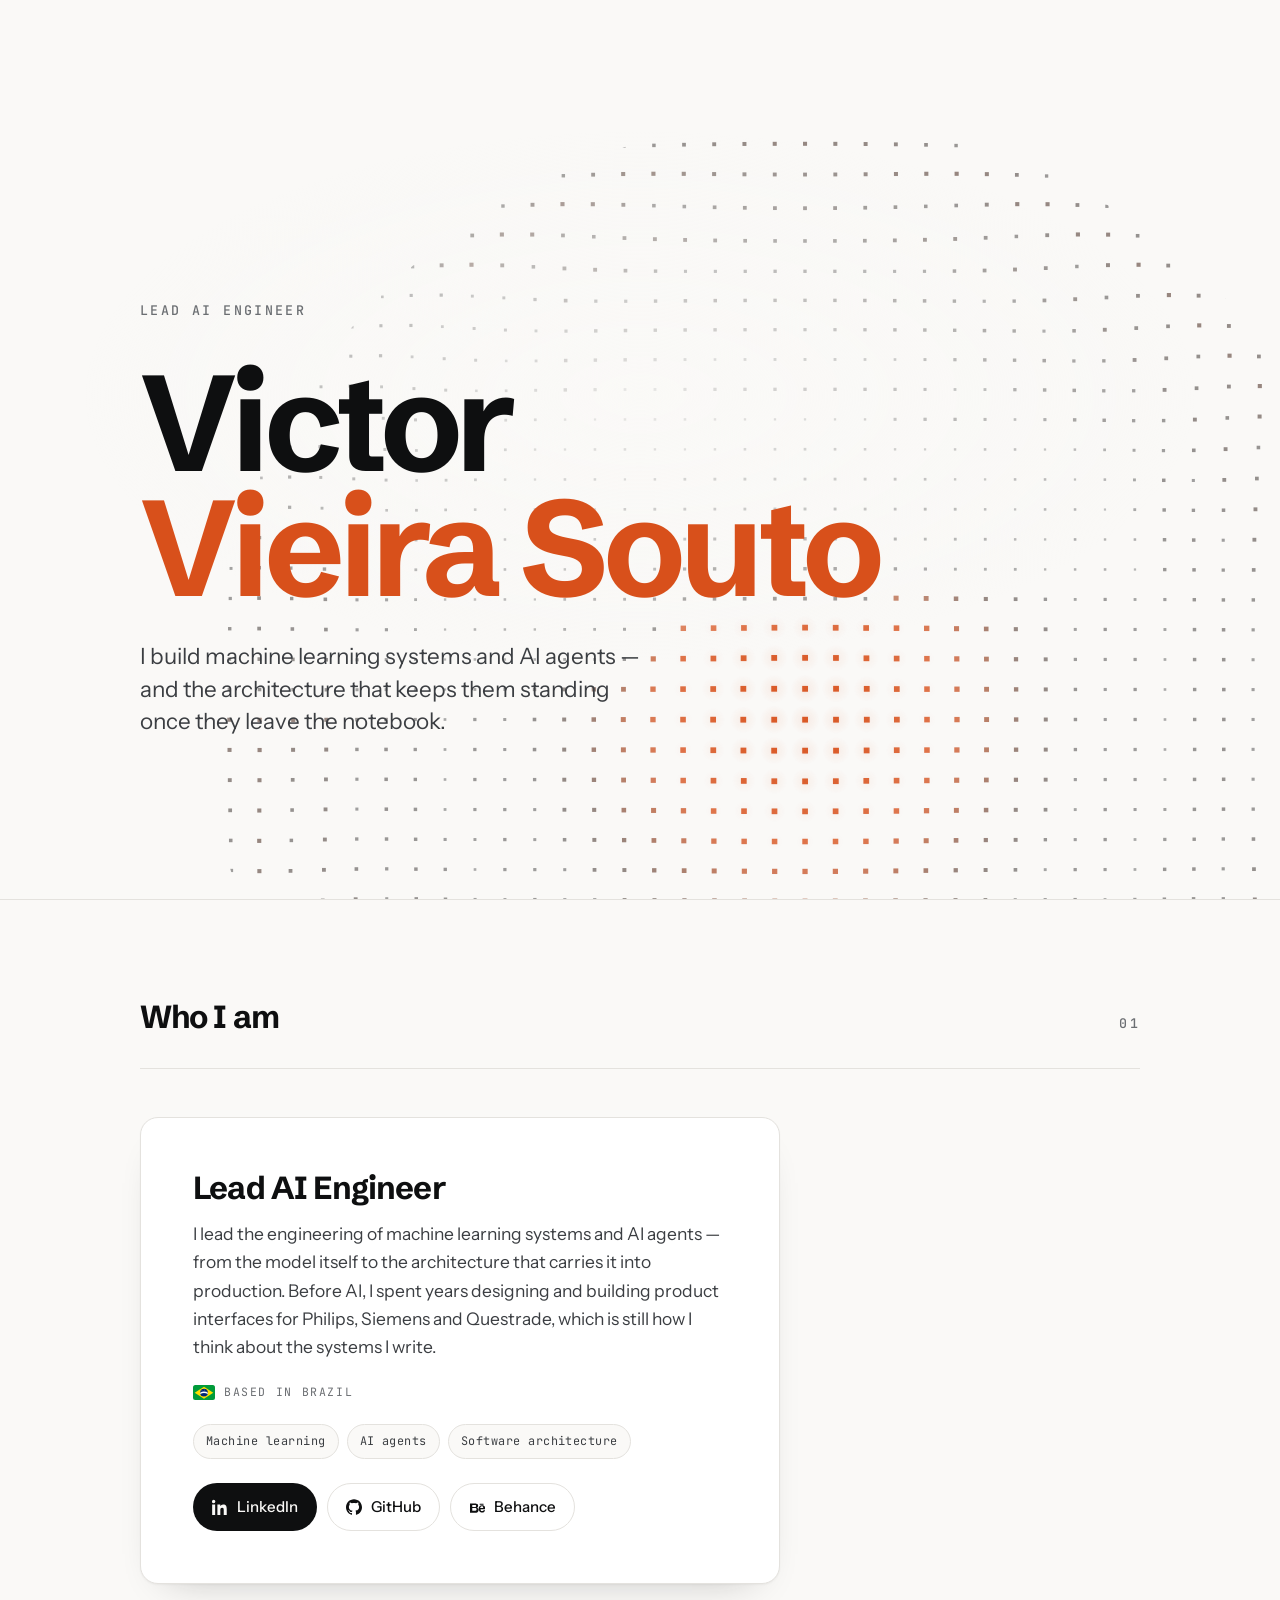
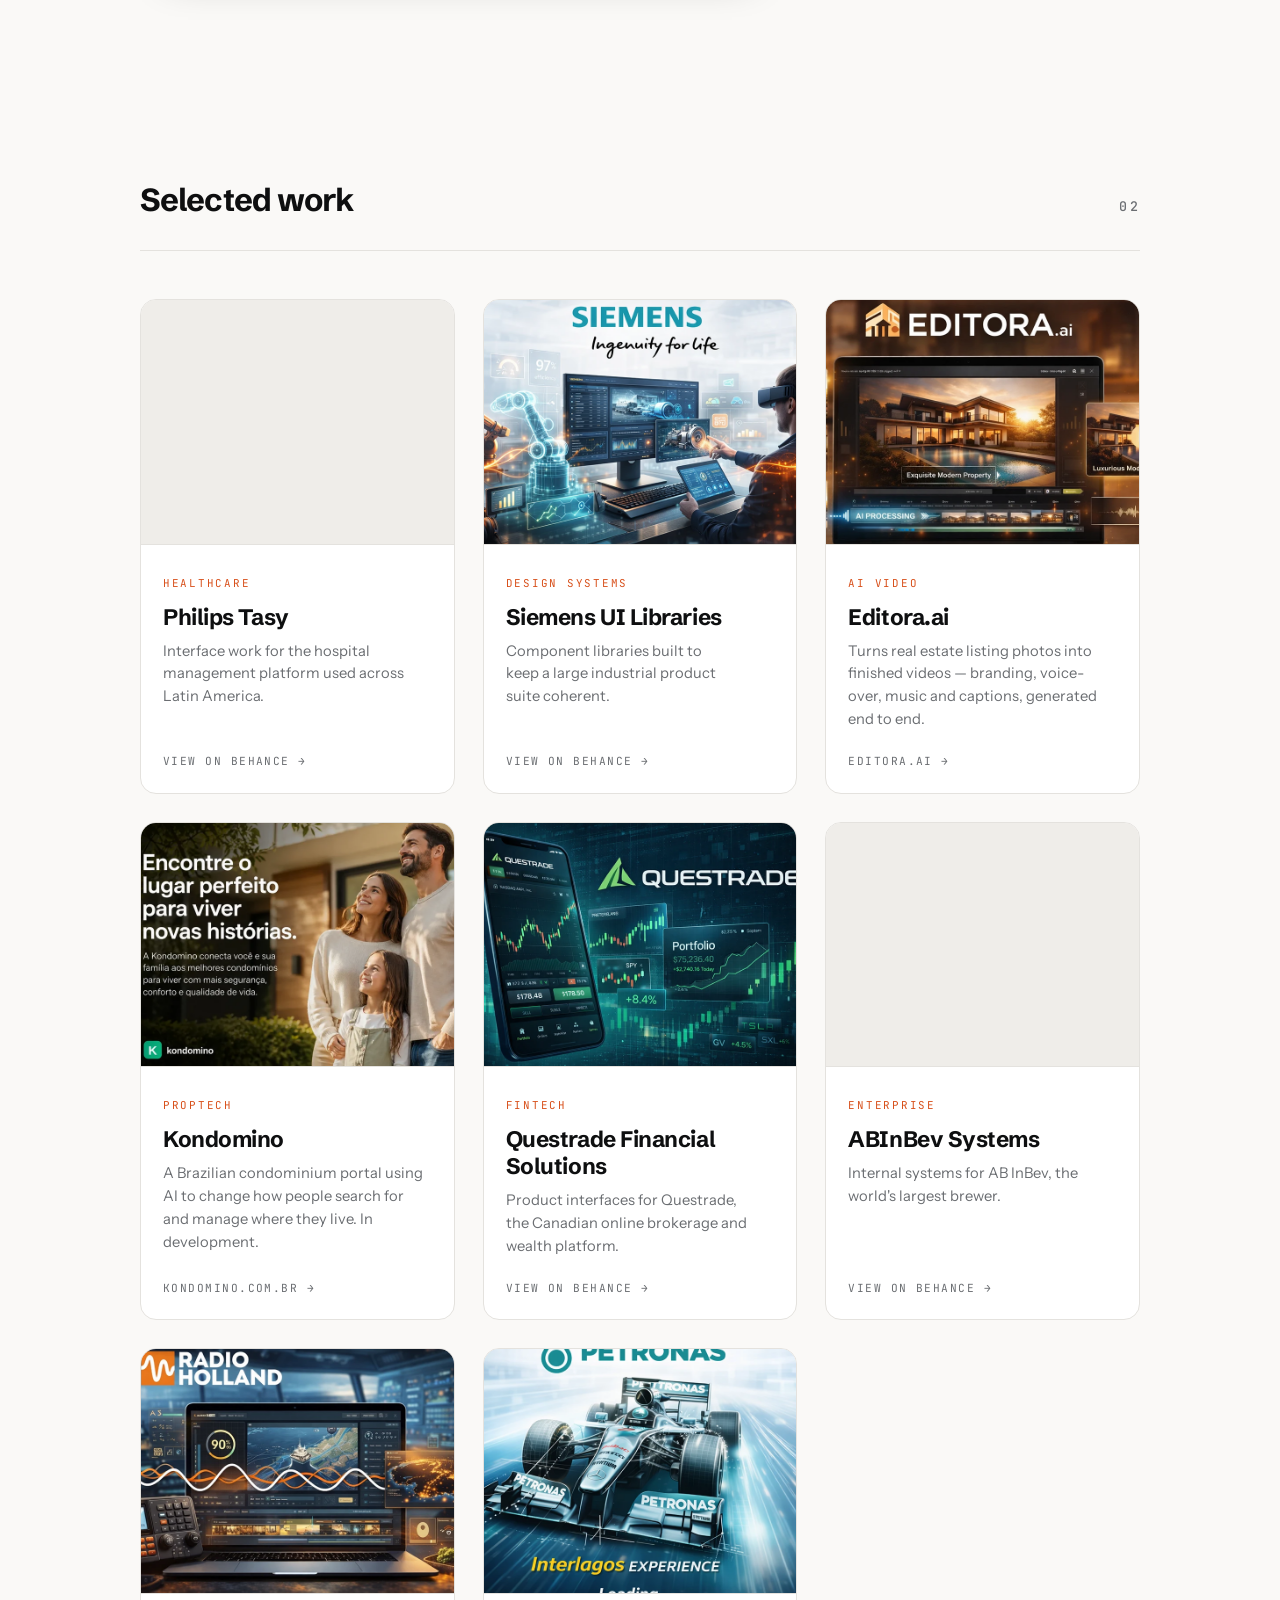
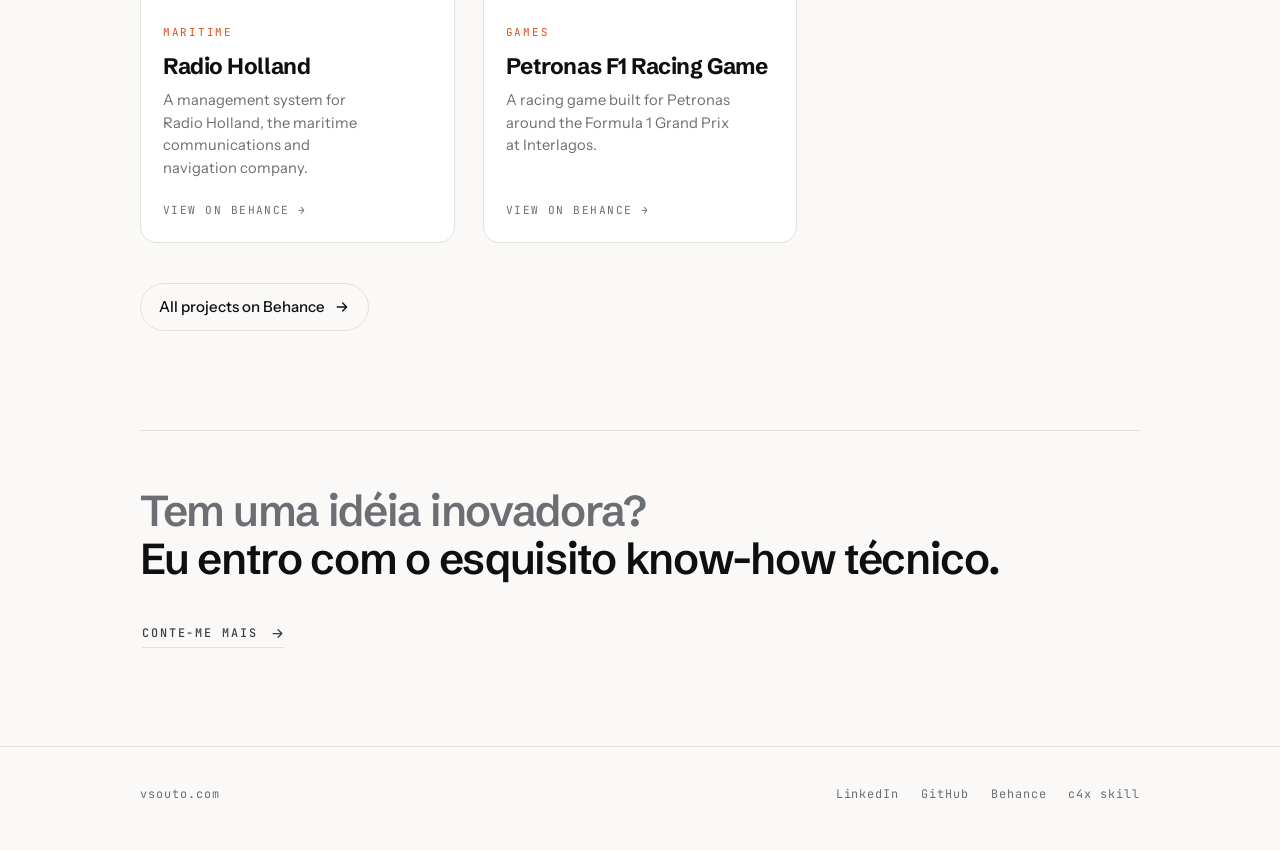
==== commit 224f163c: "Add c4x skill landing page at /skills/c4x Product page with screenshots, install commands, SEO (cano" ====
--- a/index.html
+++ b/index.html
@@ -340,6 +340,7 @@
       <a href="https://www.linkedin.com/in/victorsouto/" target="_blank" rel="noopener noreferrer">LinkedIn</a>
       <a href="https://github.com/vsouto" target="_blank" rel="noopener noreferrer">GitHub</a>
       <a href="https://www.behance.net/victor-souto" target="_blank" rel="noopener noreferrer">Behance</a>
+      <a href="/skills/c4x">c4x skill</a>
     </nav>
   </div>
 </footer>
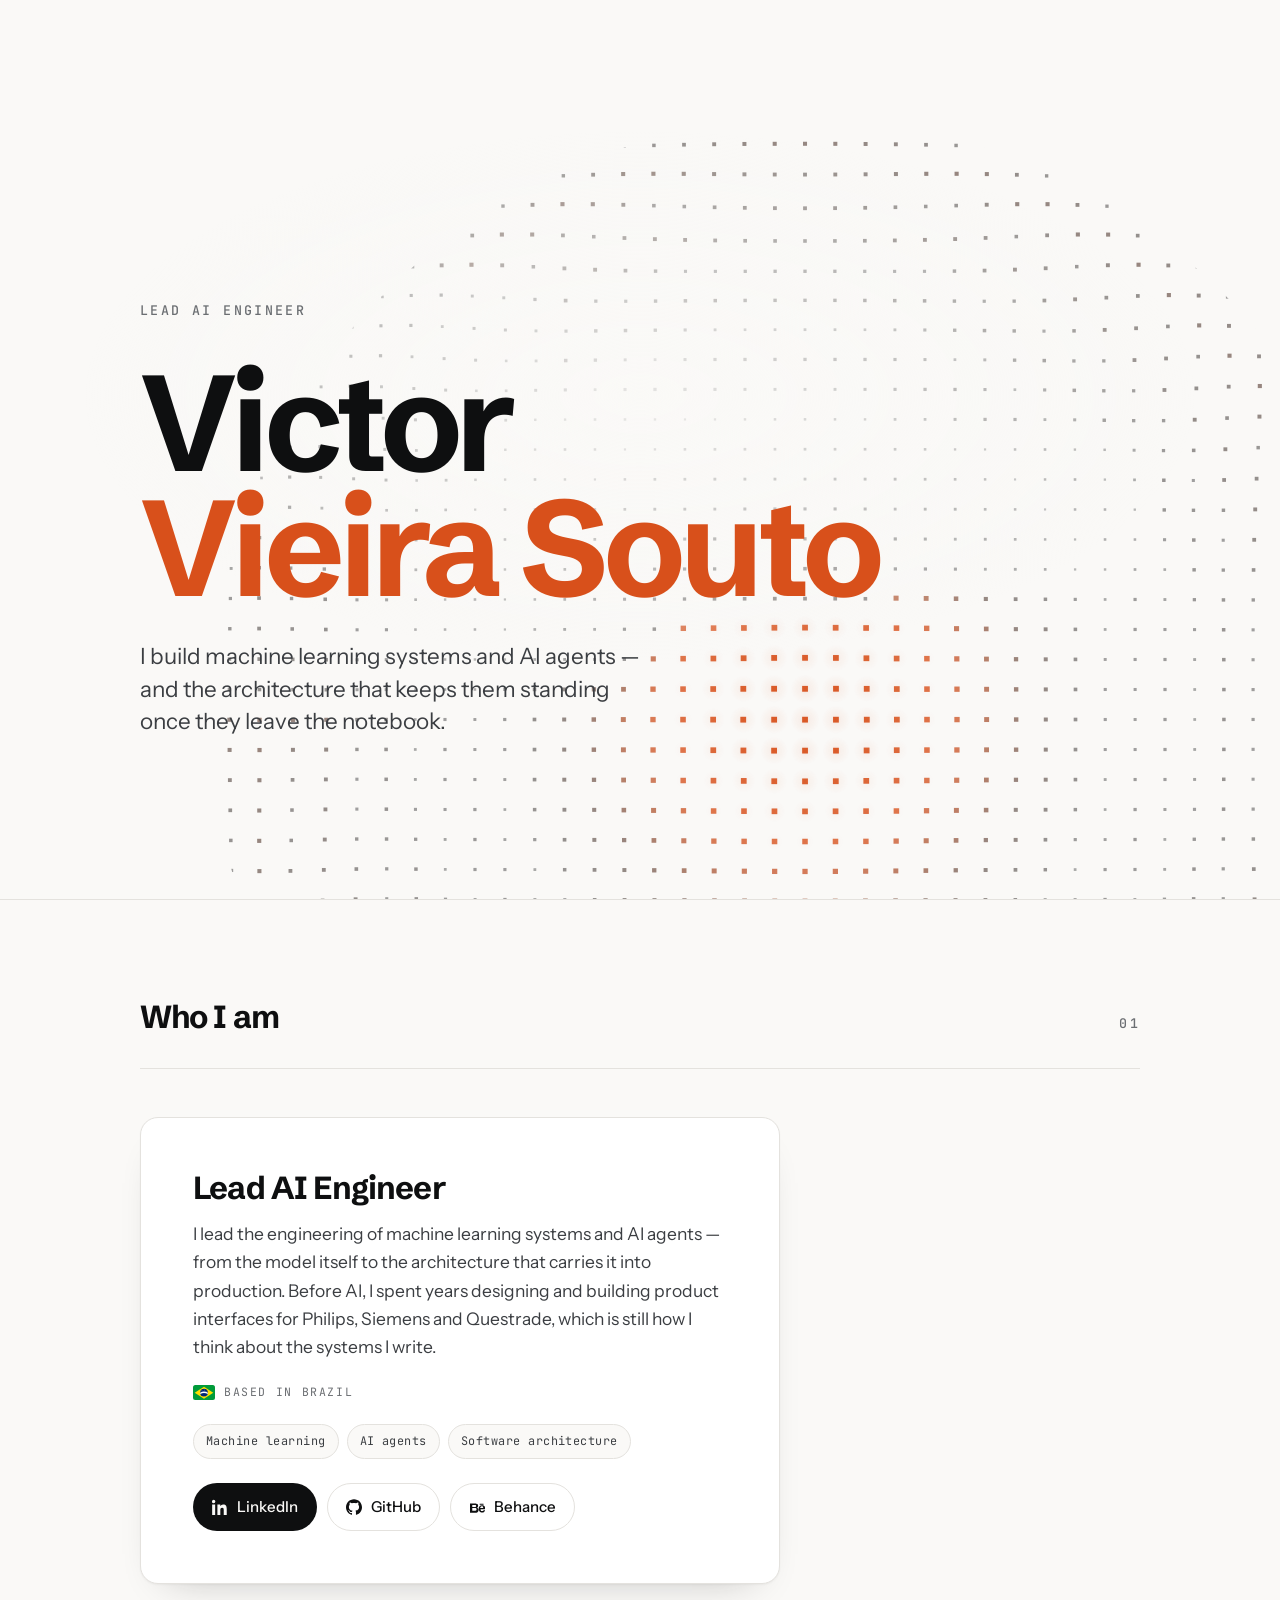
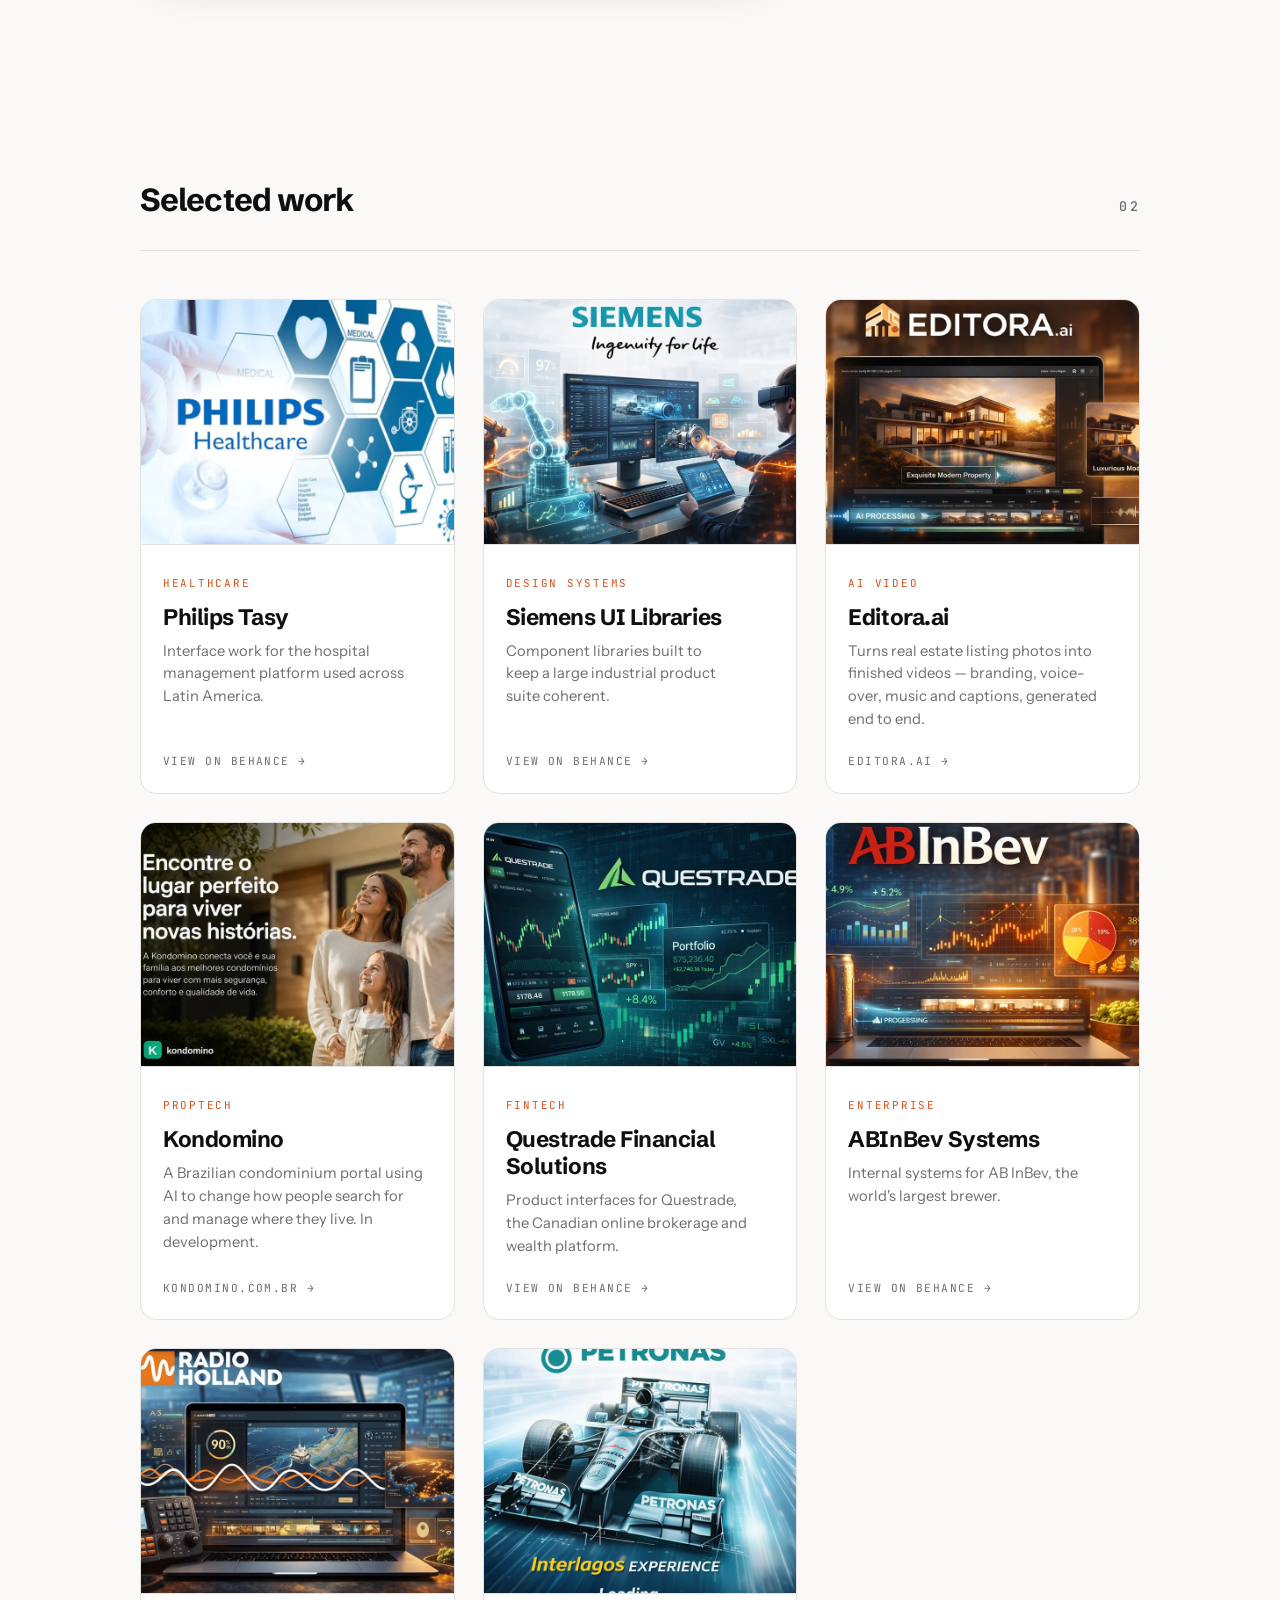
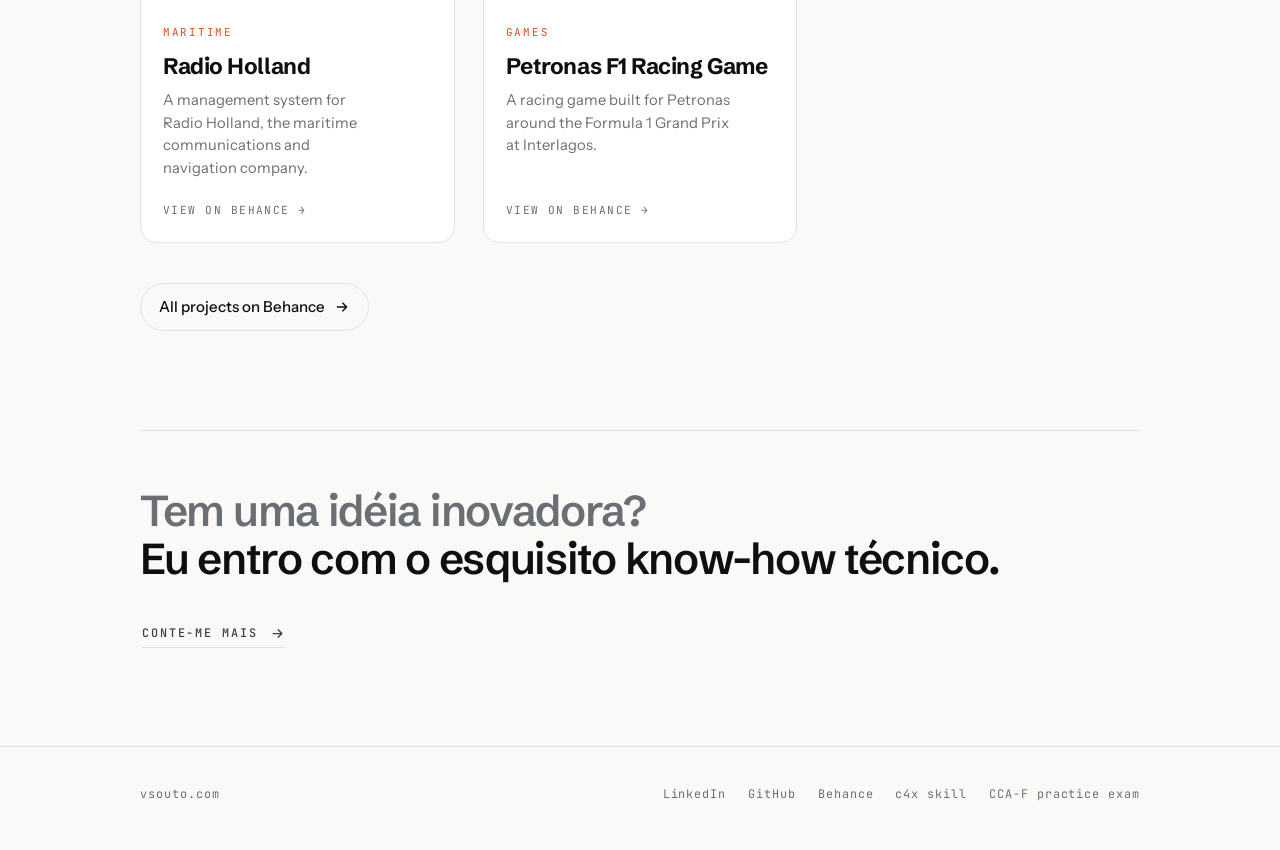
==== commit 62dc48dc: "Add CCA-F Practice landing page at /projects/ccaf-practice Product page for the open-source, unoffic" ====
--- a/index.html
+++ b/index.html
@@ -341,6 +341,7 @@
       <a href="https://github.com/vsouto" target="_blank" rel="noopener noreferrer">GitHub</a>
       <a href="https://www.behance.net/victor-souto" target="_blank" rel="noopener noreferrer">Behance</a>
       <a href="/skills/c4x">c4x skill</a>
+      <a href="/projects/ccaf-practice">CCA-F practice exam</a>
     </nav>
   </div>
 </footer>
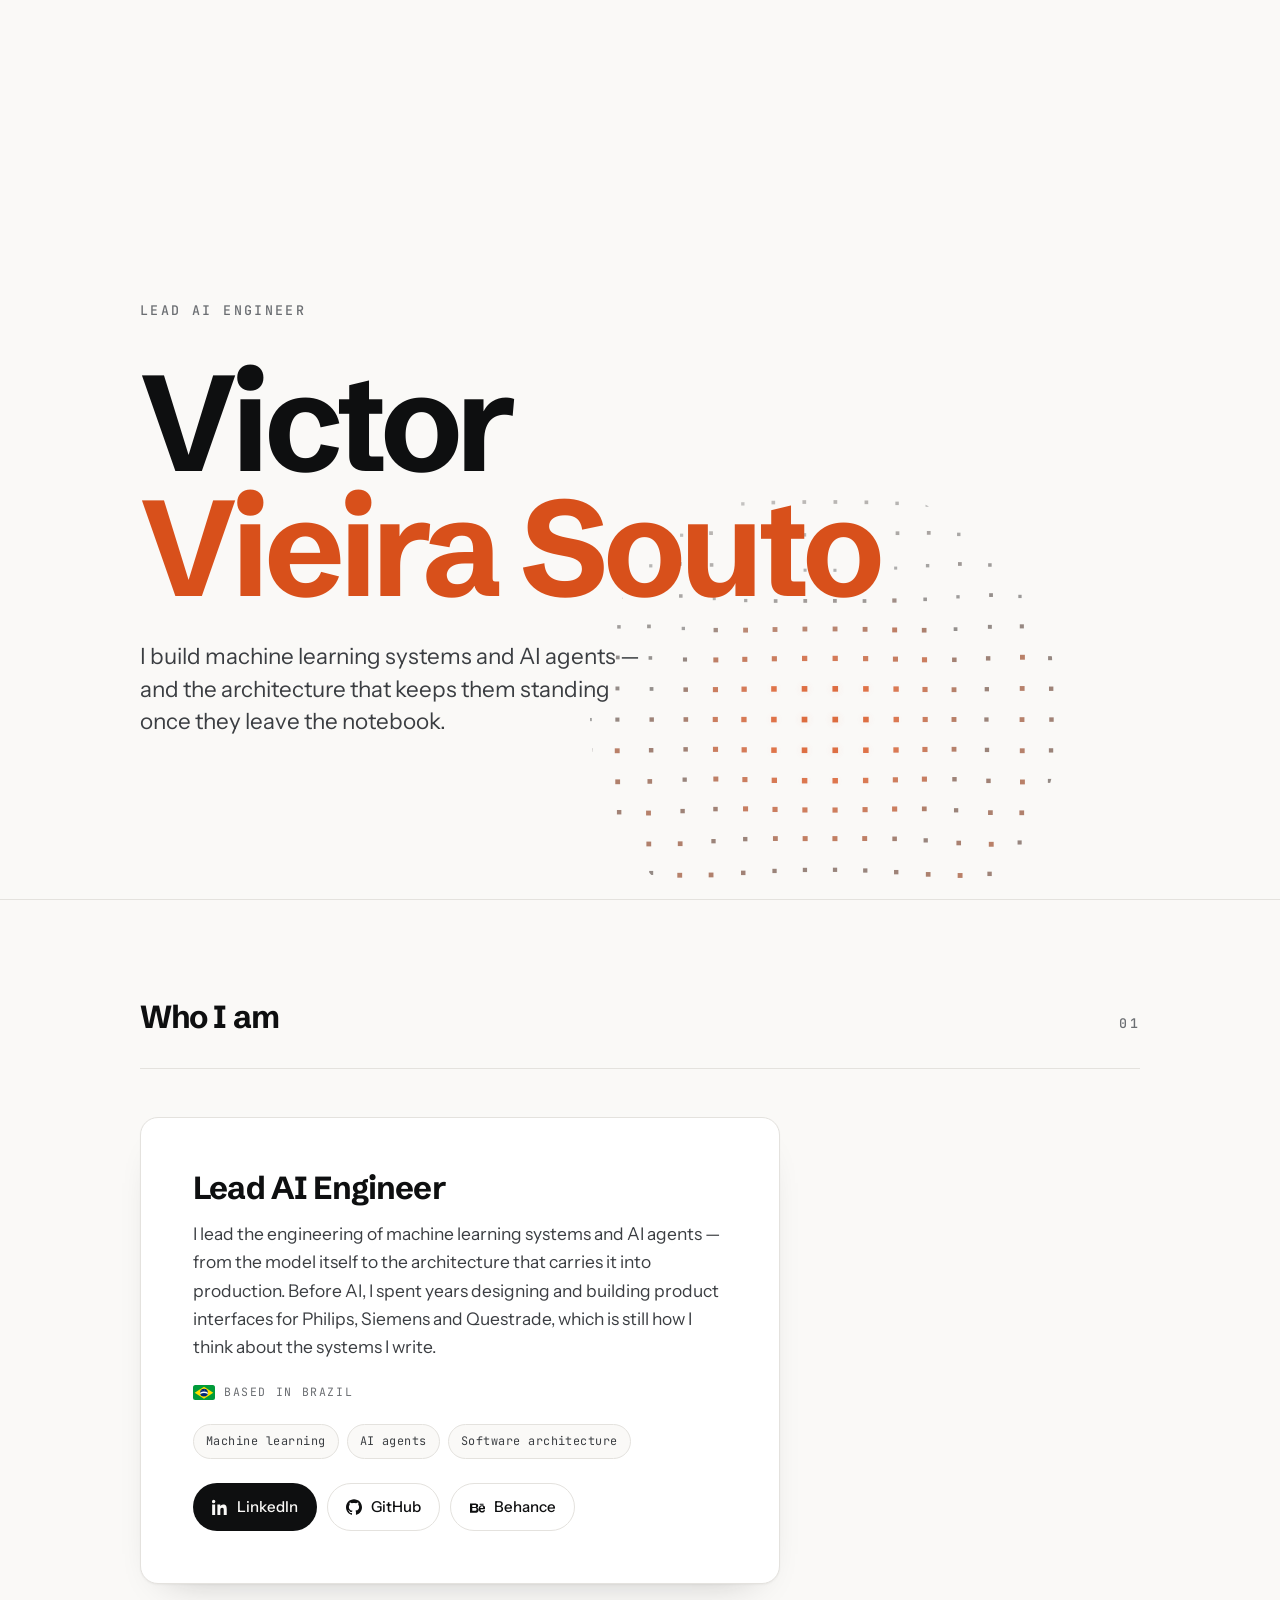
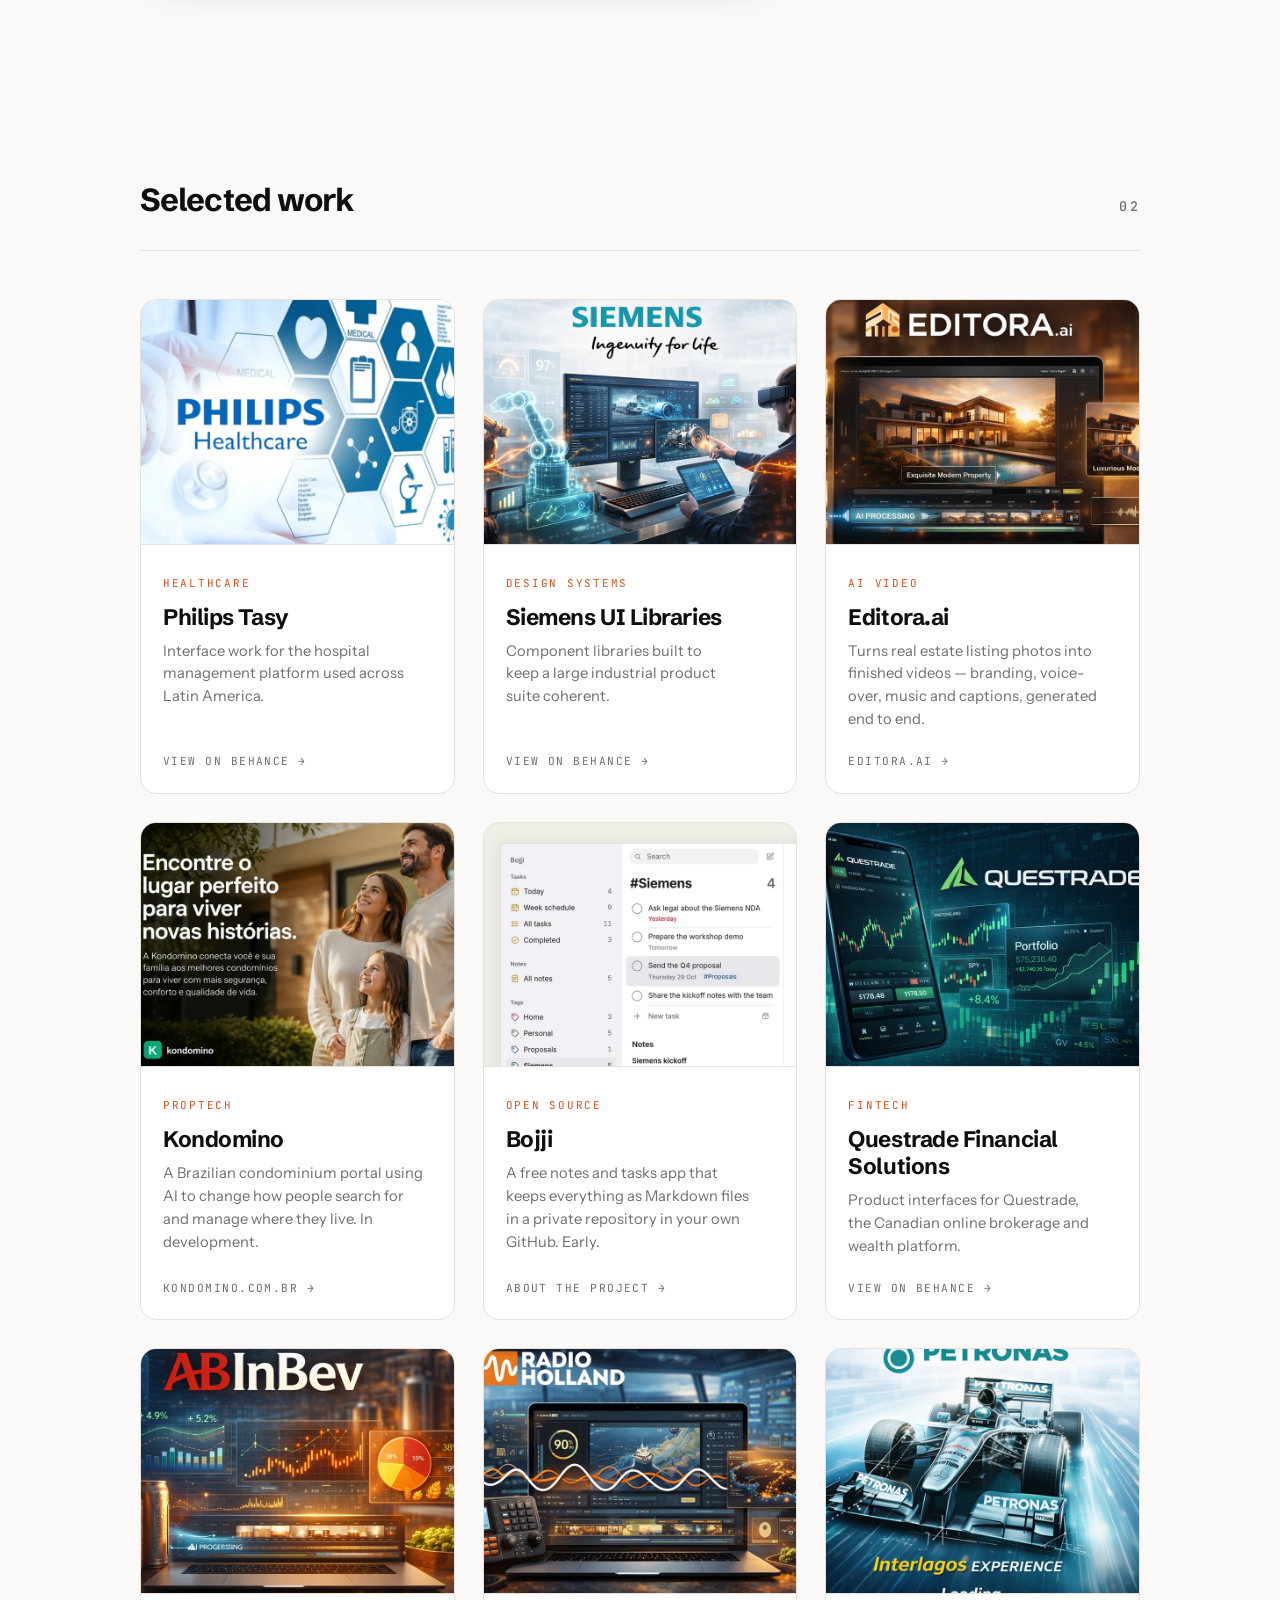
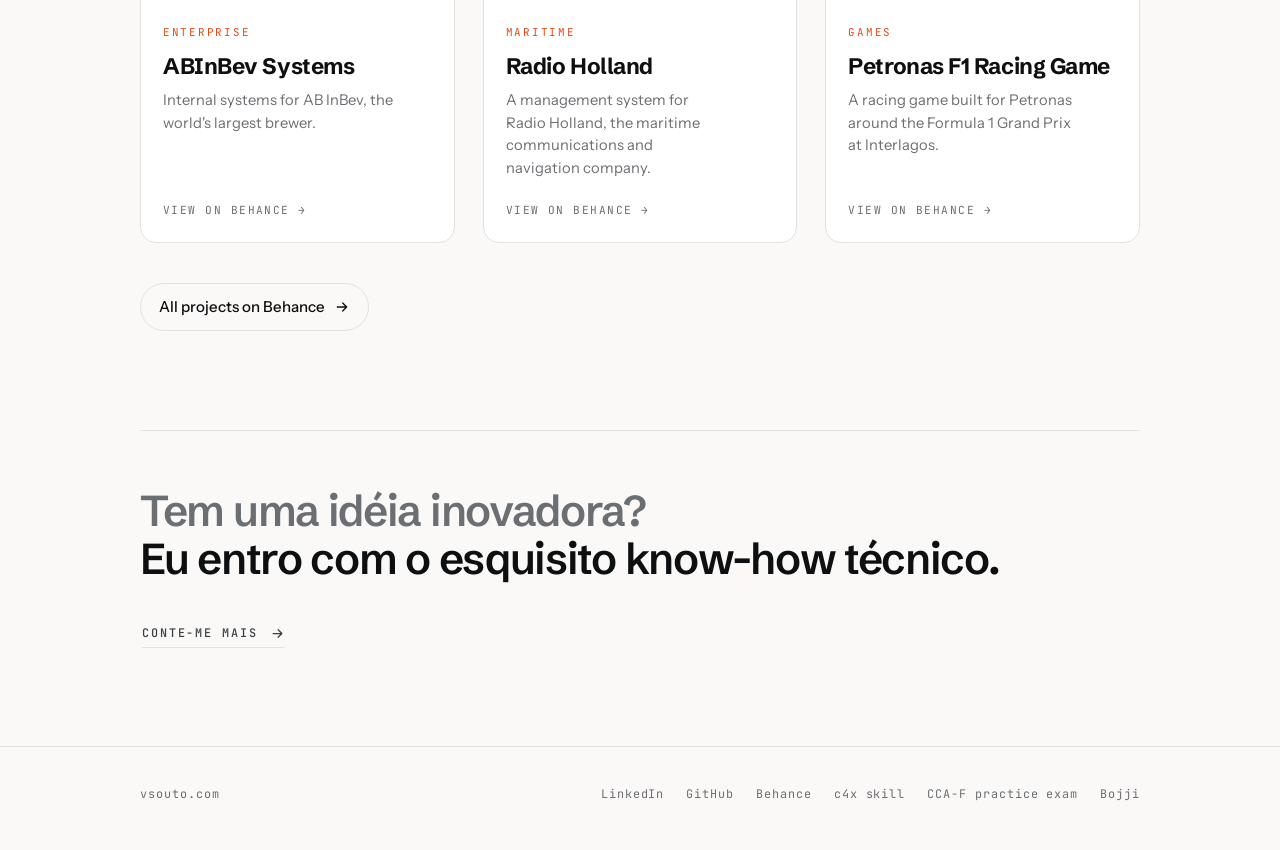
==== commit c4fc76d4: "Add Bojji landing page at /projects/bojji A page for Bojji, the open-source notes and tasks app that" ====
--- a/index.html
+++ b/index.html
@@ -228,6 +228,17 @@
           </div>
           <span class="work-go" aria-hidden="true">kondomino.com.br</span>
         </a>
+        <a class="work-card" href="/projects/bojji">
+          <div class="work-shot">
+            <img src="assets/work/bojji.webp" alt="Cover of the Bojji project" width="808" height="632" loading="lazy" decoding="async">
+          </div>
+          <div class="work-meta">
+            <span class="work-kicker">Open source</span>
+            <h3 class="work-title">Bojji</h3>
+            <p class="work-blurb">A free notes and tasks app that keeps everything as Markdown files in a private repository in your own GitHub. Early.</p>
+          </div>
+          <span class="work-go" aria-hidden="true">About the project</span>
+        </a>
         <a class="work-card" href="https://www.behance.net/gallery/197708117/Questrade-Financial-Solutions" target="_blank" rel="noopener noreferrer">
           <div class="work-shot">
             <img src="assets/work/questrade-financial-solutions.webp" alt="Cover of the Questrade Financial Solutions project" width="808" height="632" loading="lazy" decoding="async">
@@ -342,6 +353,7 @@
       <a href="https://www.behance.net/victor-souto" target="_blank" rel="noopener noreferrer">Behance</a>
       <a href="/skills/c4x">c4x skill</a>
       <a href="/projects/ccaf-practice">CCA-F practice exam</a>
+      <a href="/projects/bojji">Bojji</a>
     </nav>
   </div>
 </footer>
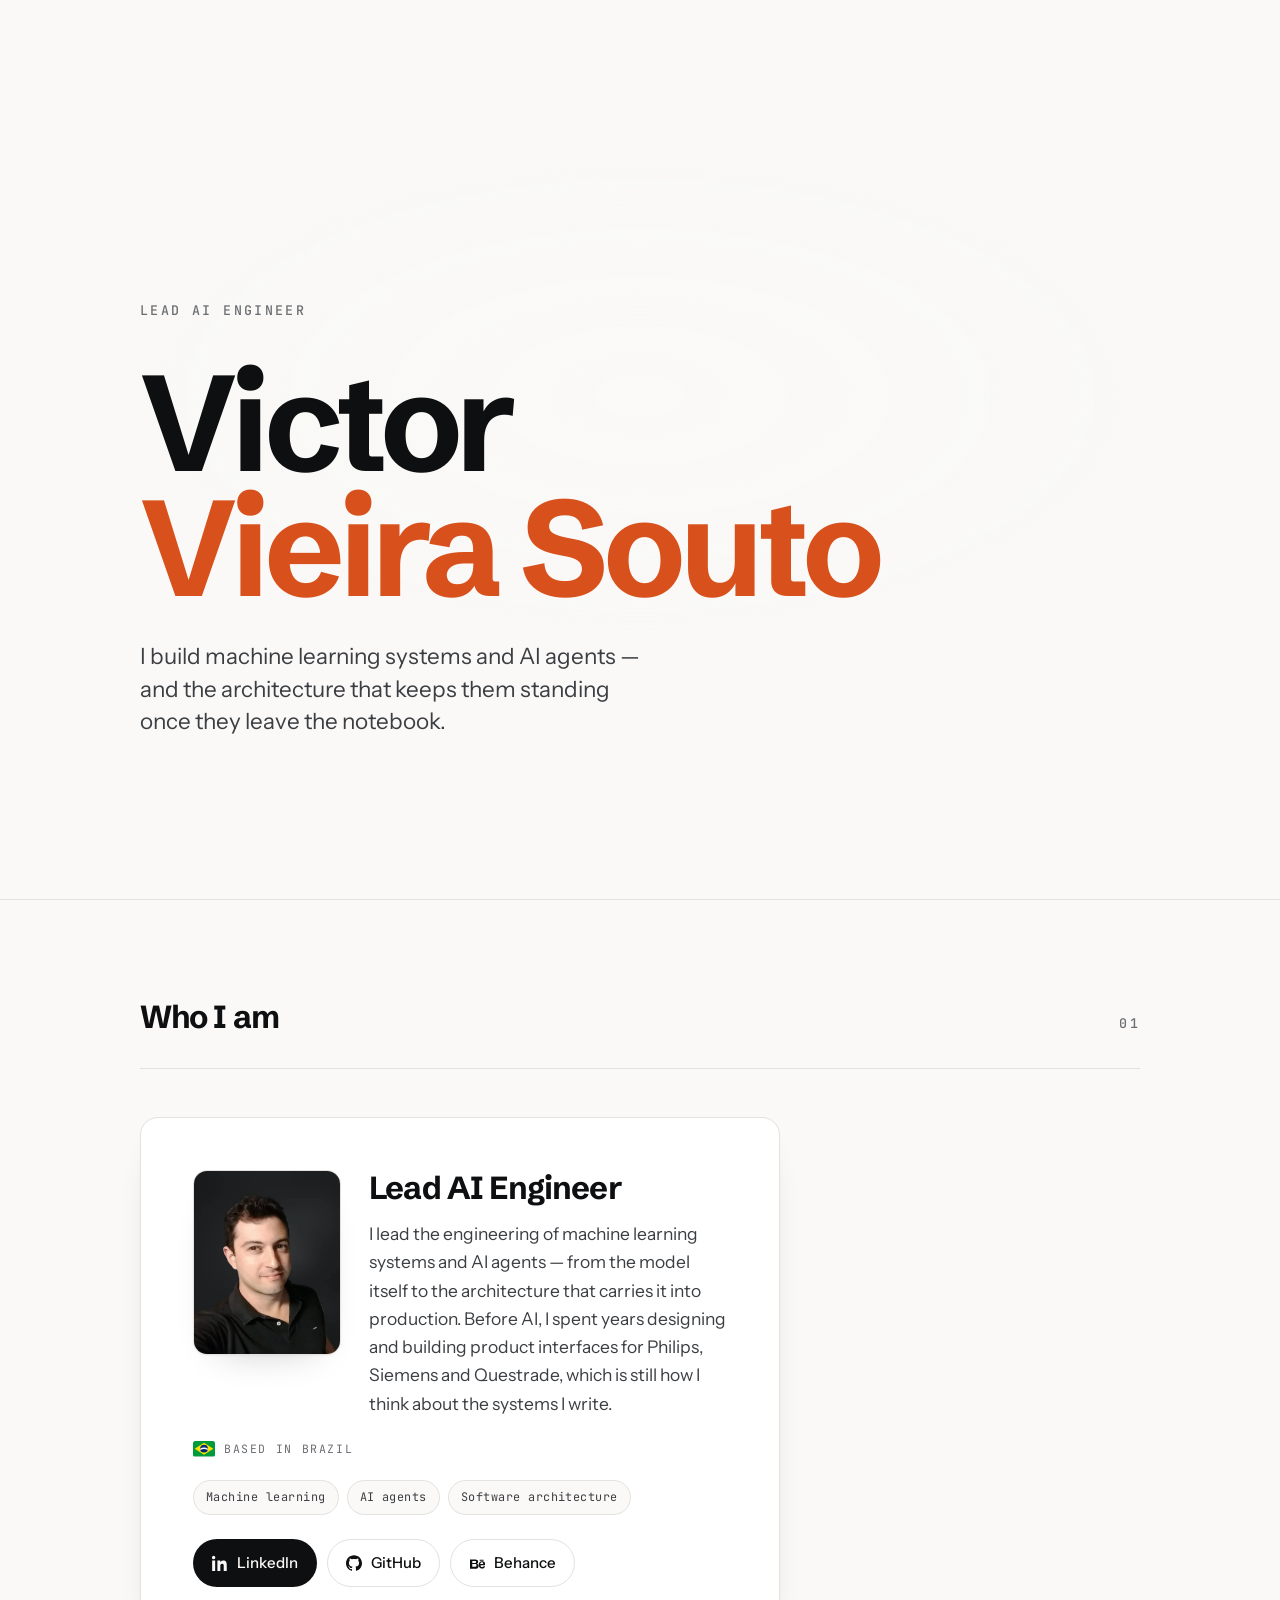
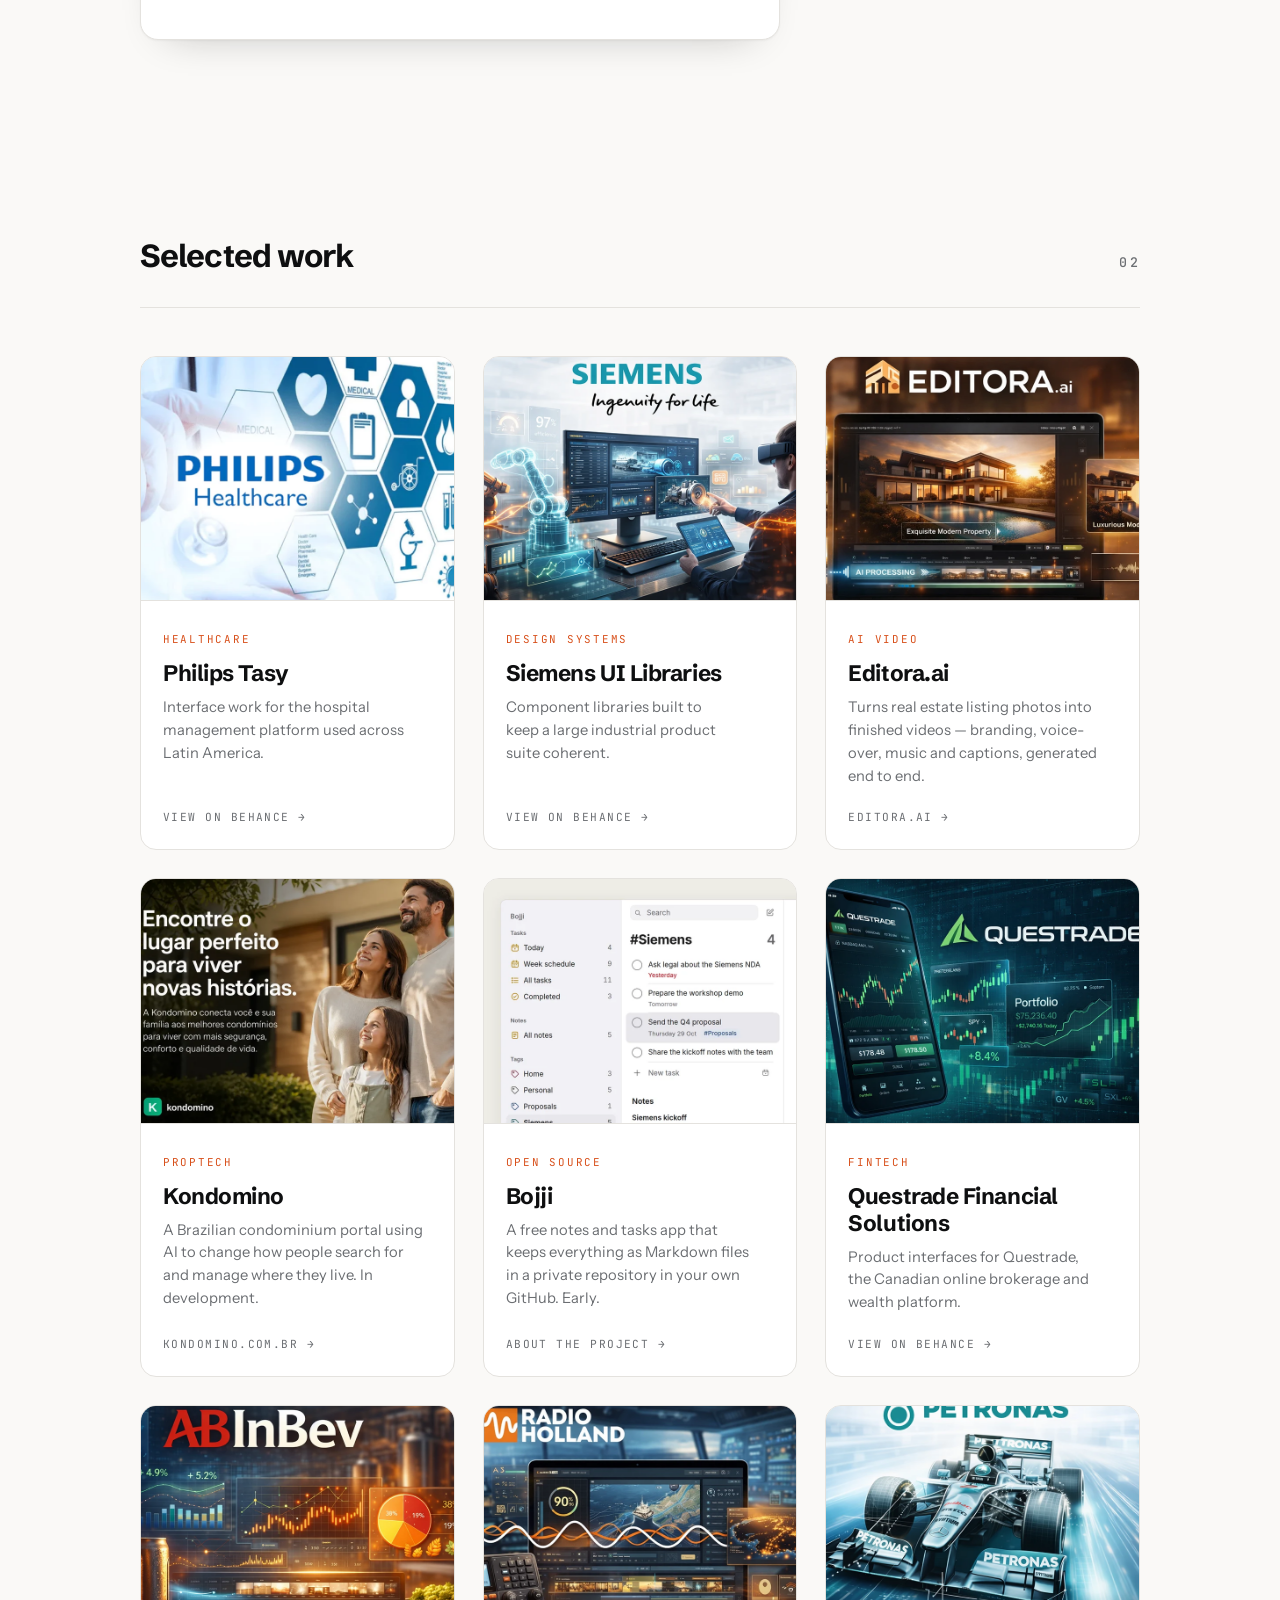
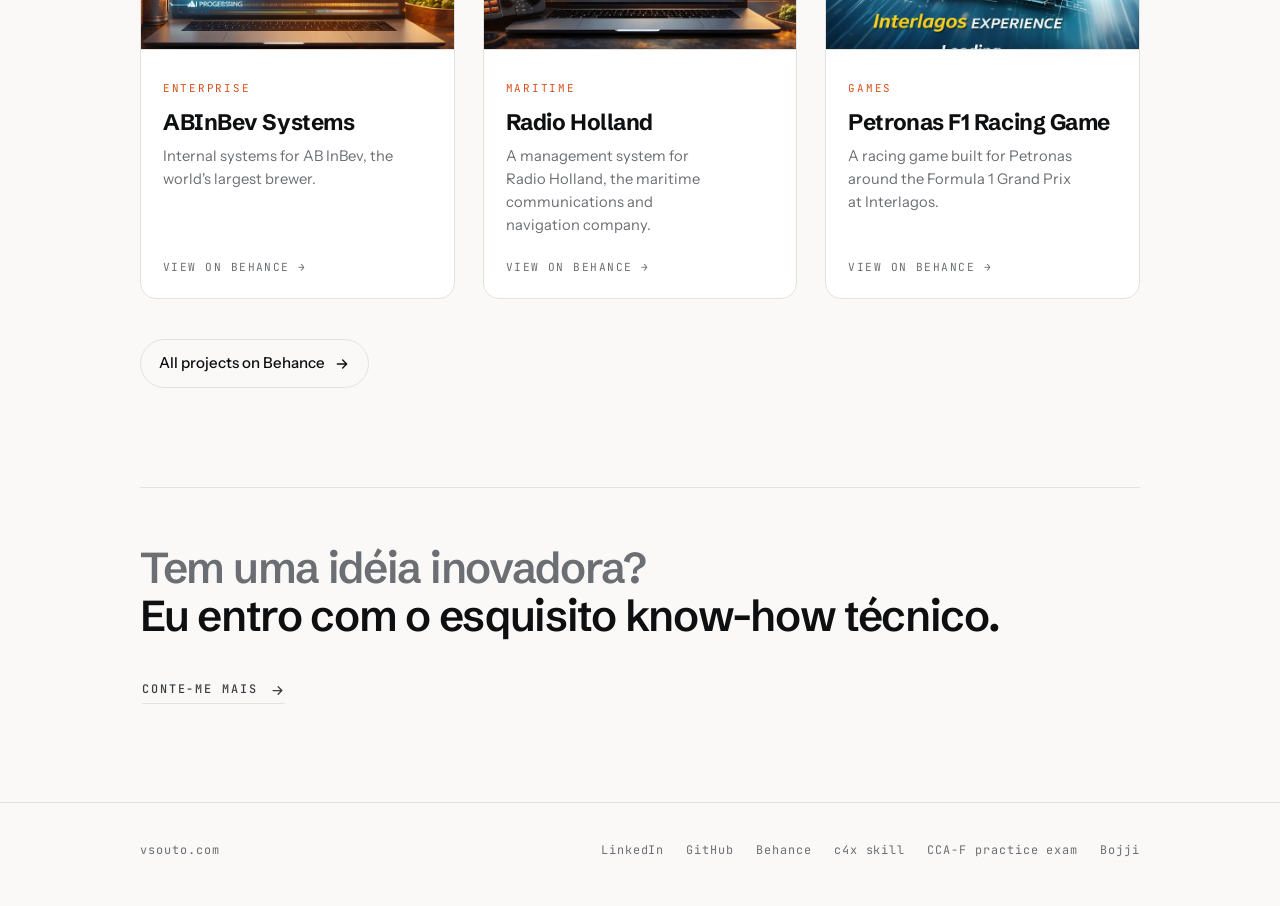
==== commit 7e4851c8: "Add portrait to the About card The background of the photo is replaced with a neutral graphite so it" ====
--- a/index.html
+++ b/index.html
@@ -58,7 +58,7 @@
       "name": "Victor Vieira Souto",
       "alternateName": "Victor Souto",
       "url": "https://vsouto.com/",
-      "image": "https://vsouto.com/og-image.png",
+      "image": "https://vsouto.com/assets/img/victor.jpg",
       "jobTitle": "Lead AI Engineer",
       "description": "Lead AI Engineer based in Brazil, working remotely with clients internationally across machine learning, AI agents and software architecture.",
       "knowsAbout": [
@@ -117,7 +117,10 @@
     </div>
 
     <article class="card reveal">
-      <div>
+      <div class="intro">
+        <img class="portrait" src="assets/img/victor.webp" width="480" height="600"
+             alt="Victor Vieira Souto" loading="lazy" decoding="async">
+        <div>
         <h3 class="card-title">Lead AI Engineer</h3>
         <p class="card-desc">
           I lead the engineering of machine learning systems and AI agents — from the
@@ -125,6 +128,7 @@
           I spent years designing and building product interfaces for Philips, Siemens
           and Questrade, which is still how I think about the systems I write.
         </p>
+        </div>
       </div>
 
 
--- a/assets/css/site.css
+++ b/assets/css/site.css
@@ -224,6 +224,29 @@
   max-width:640px;
 }
 
+.intro{
+  display:grid;
+  gap:22px;
+  align-items:start;
+}
+@media (min-width:640px){
+  .intro{grid-template-columns:148px 1fr; gap:28px}
+}
+.portrait{
+  display:block;
+  width:112px;
+  height:auto;
+  aspect-ratio:4/5;
+  object-fit:cover;
+  border-radius:14px;
+  border:1px solid var(--hairline);
+  box-shadow:var(--lift);
+  background:#111314;
+}
+@media (min-width:640px){
+  .portrait{width:100%}
+}
+
 .card-title{
   font-family:"Schibsted Grotesk","Instrument Sans",sans-serif;
   font-weight:700;
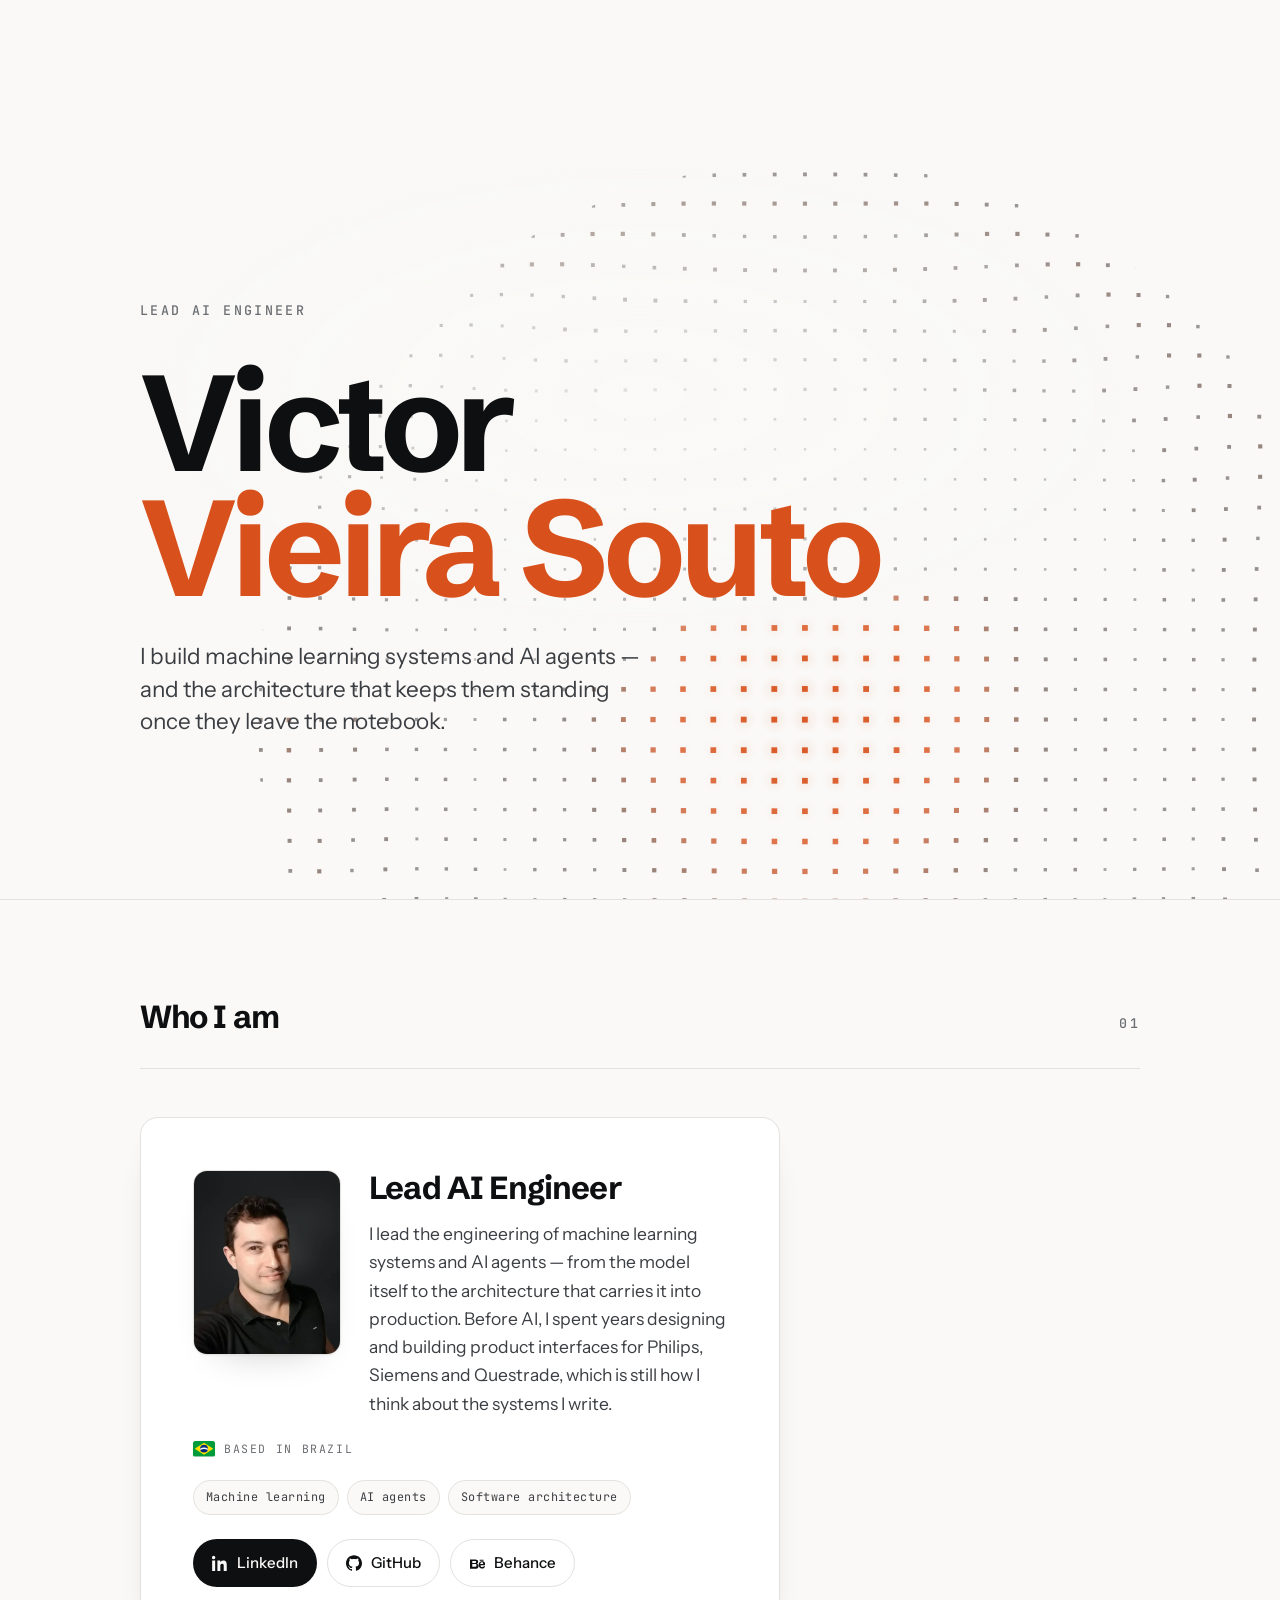
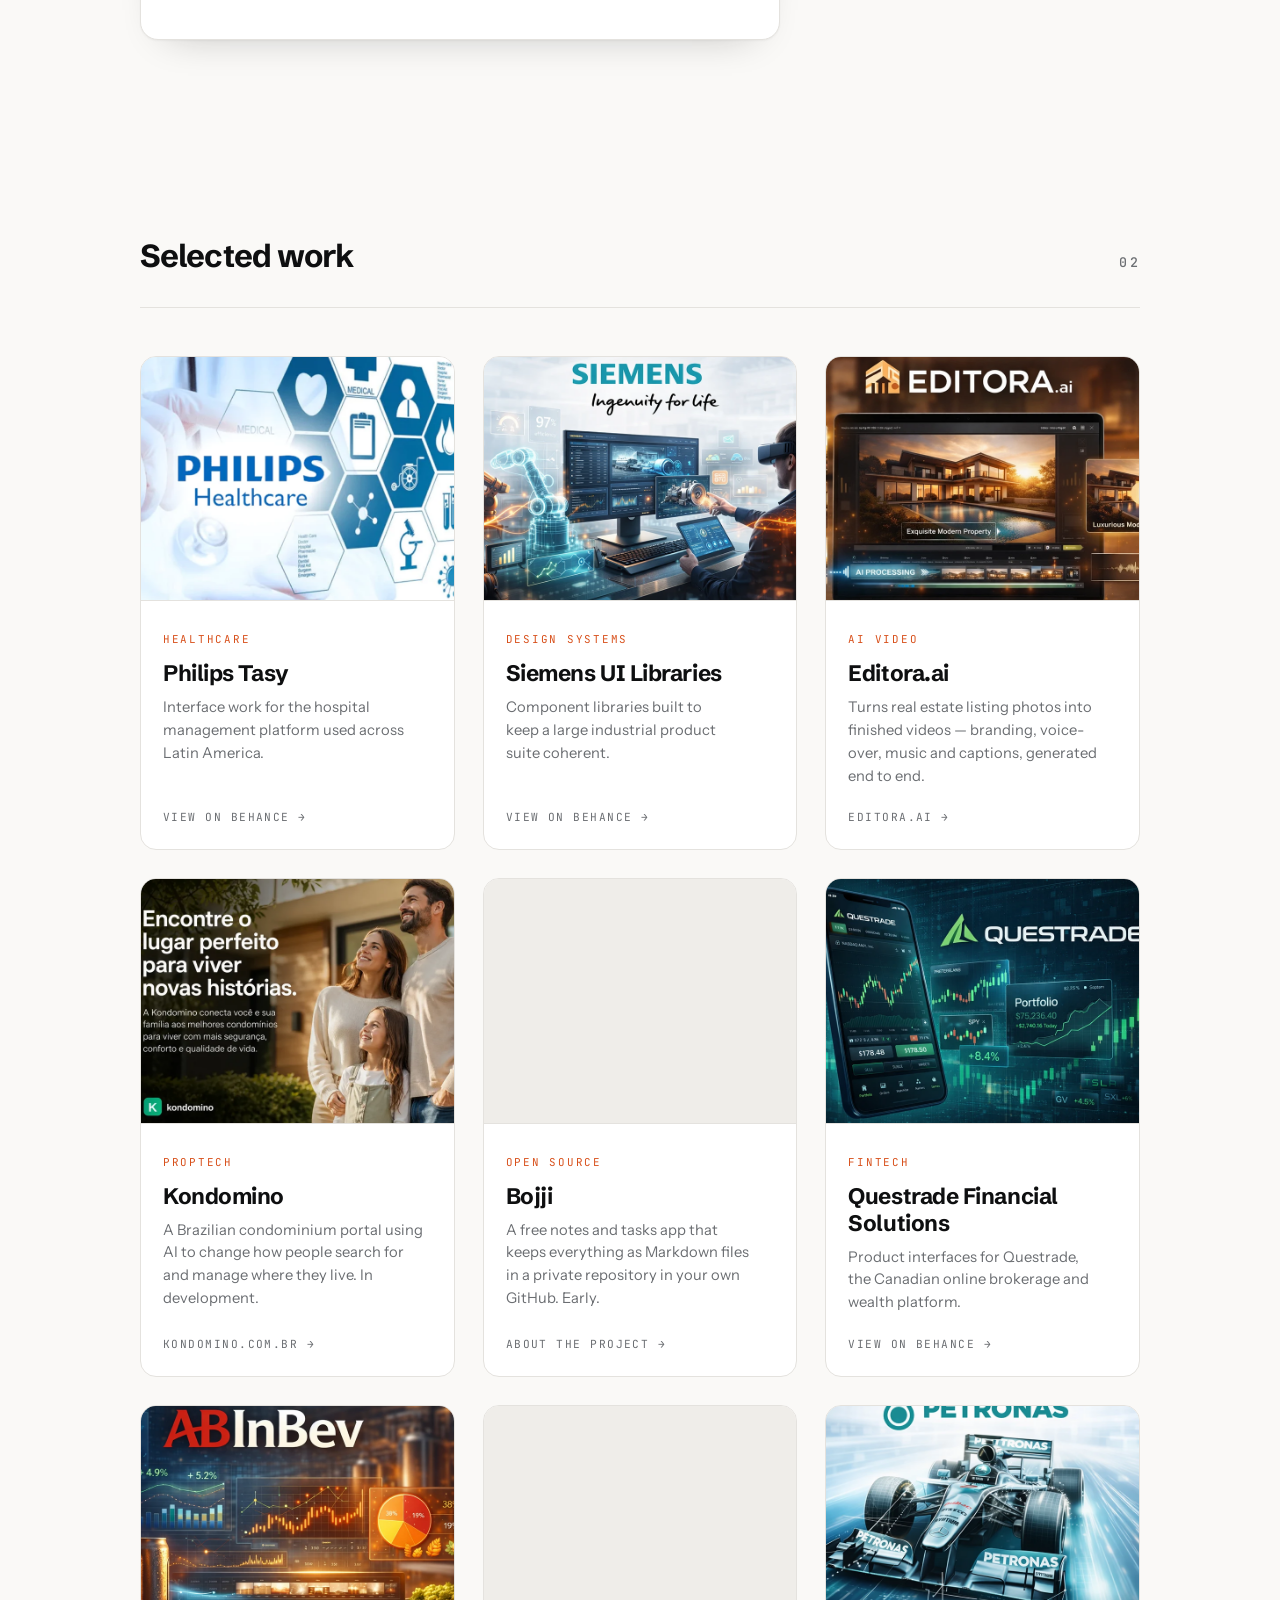
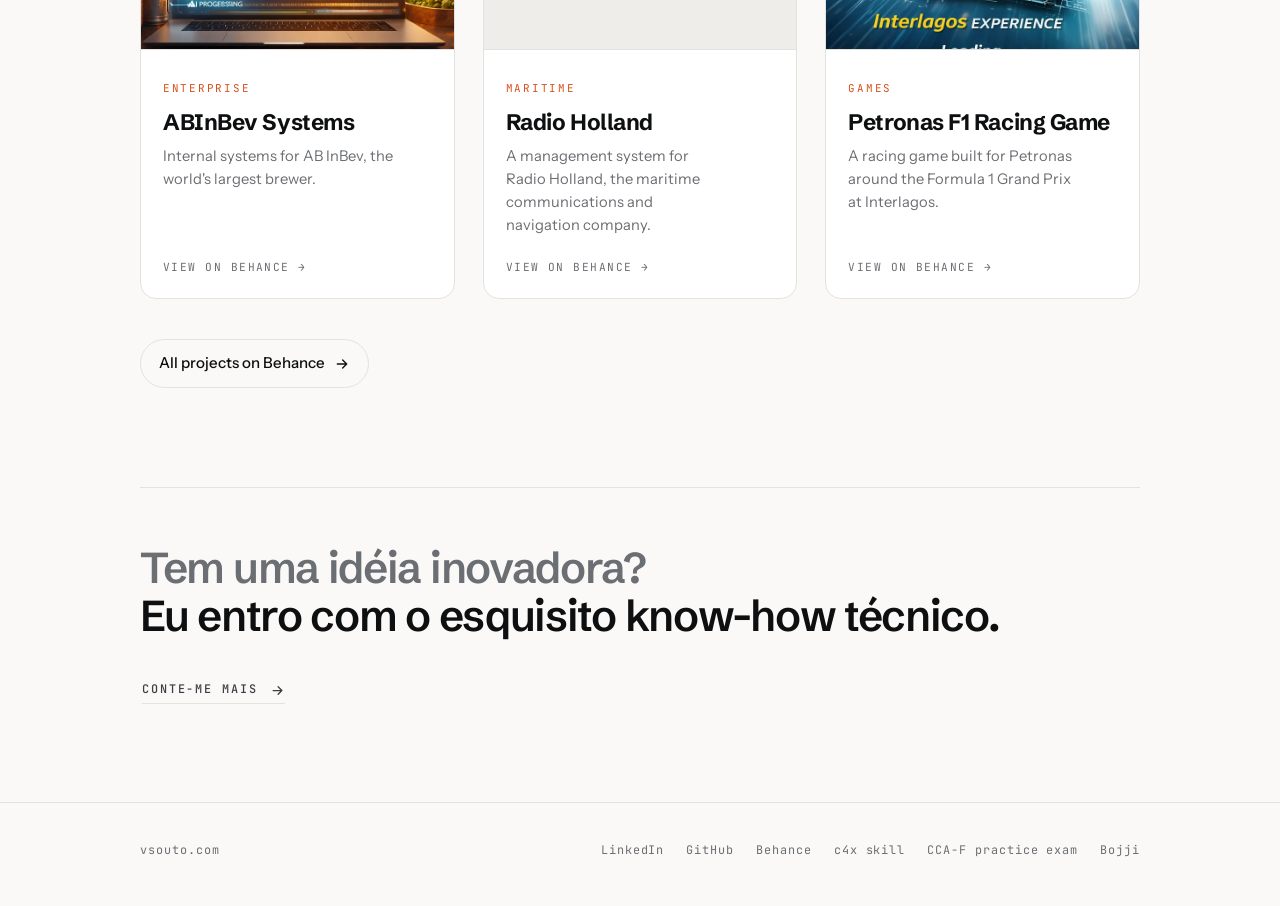
==== commit 2ca4687c: "Contact form: rate limit, fill-time trap and Turnstile Per-IP limit of 3 a minute (Workers rate limi" ====
--- a/index.html
+++ b/index.html
@@ -314,7 +314,7 @@
 </main>
 
 <dialog id="contact-dialog" class="sheet" lang="pt-BR" aria-labelledby="sheet-title">
-  <form class="sheet-form" novalidate>
+  <form class="sheet-form" novalidate data-turnstile-sitekey="">
     <header class="sheet-head">
       <p class="eyebrow">Contato</p>
       <button class="sheet-x" type="button" data-close aria-label="Fechar">
@@ -334,6 +334,7 @@
       <textarea name="problem" rows="5" maxlength="4000" required></textarea>
     </label>
     <label class="hp" aria-hidden="true">Website<input name="website" tabindex="-1" autocomplete="off"></label>
+    <div class="sheet-captcha"></div>
 
     <div class="sheet-foot">
       <p class="sheet-status" role="status" aria-live="polite"></p>
@@ -363,6 +364,6 @@
 </footer>
 
 <script src="assets/js/field.js" defer></script>
-<script src="assets/js/contact.js" defer></script>
+<script src="assets/js/contact.js?v=2" defer></script>
 </body>
 </html>
--- a/assets/css/site.css
+++ b/assets/css/site.css
@@ -589,6 +589,7 @@
 
 /* honeypot: present for bots, gone for people and screen readers */
 .hp{position:absolute; left:-9999px; width:1px; height:1px; overflow:hidden}
+.sheet-captcha:not(:empty){margin-top:4px}
 
 .sheet-foot{
   display:flex;
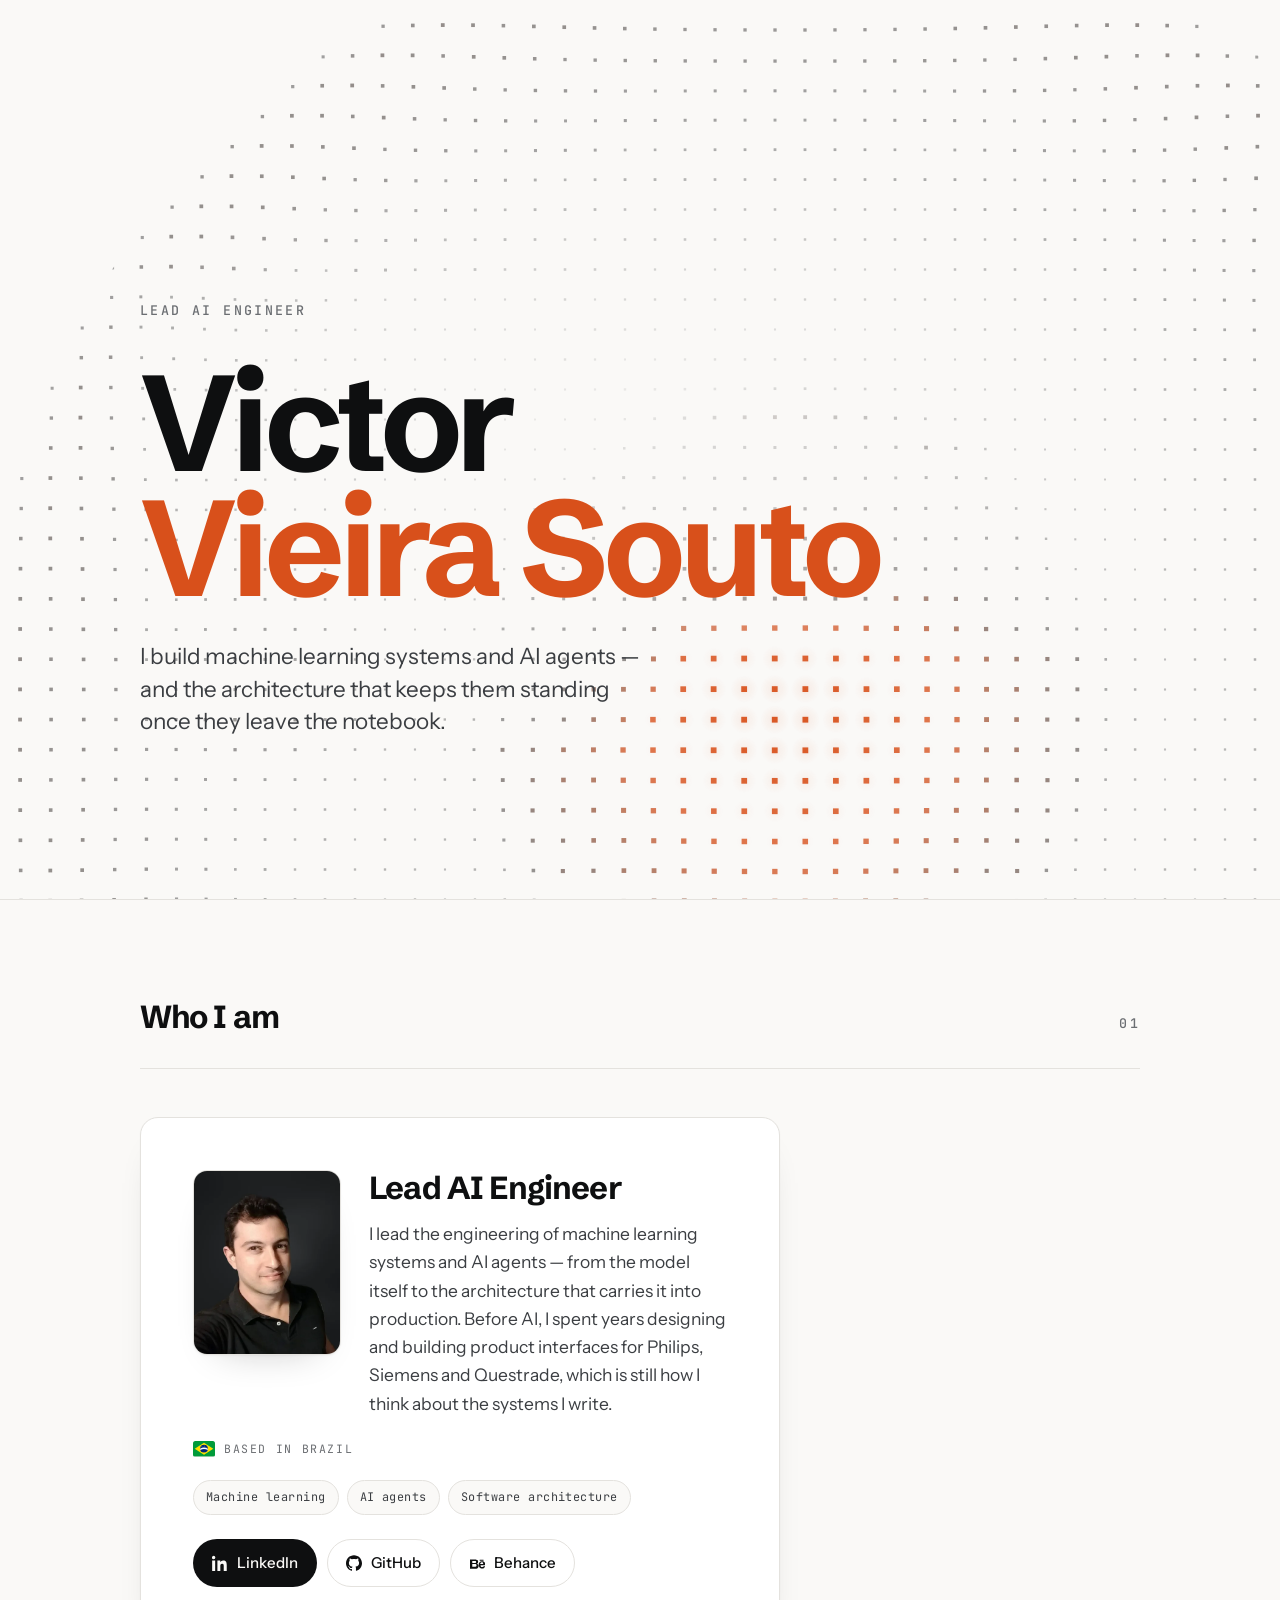
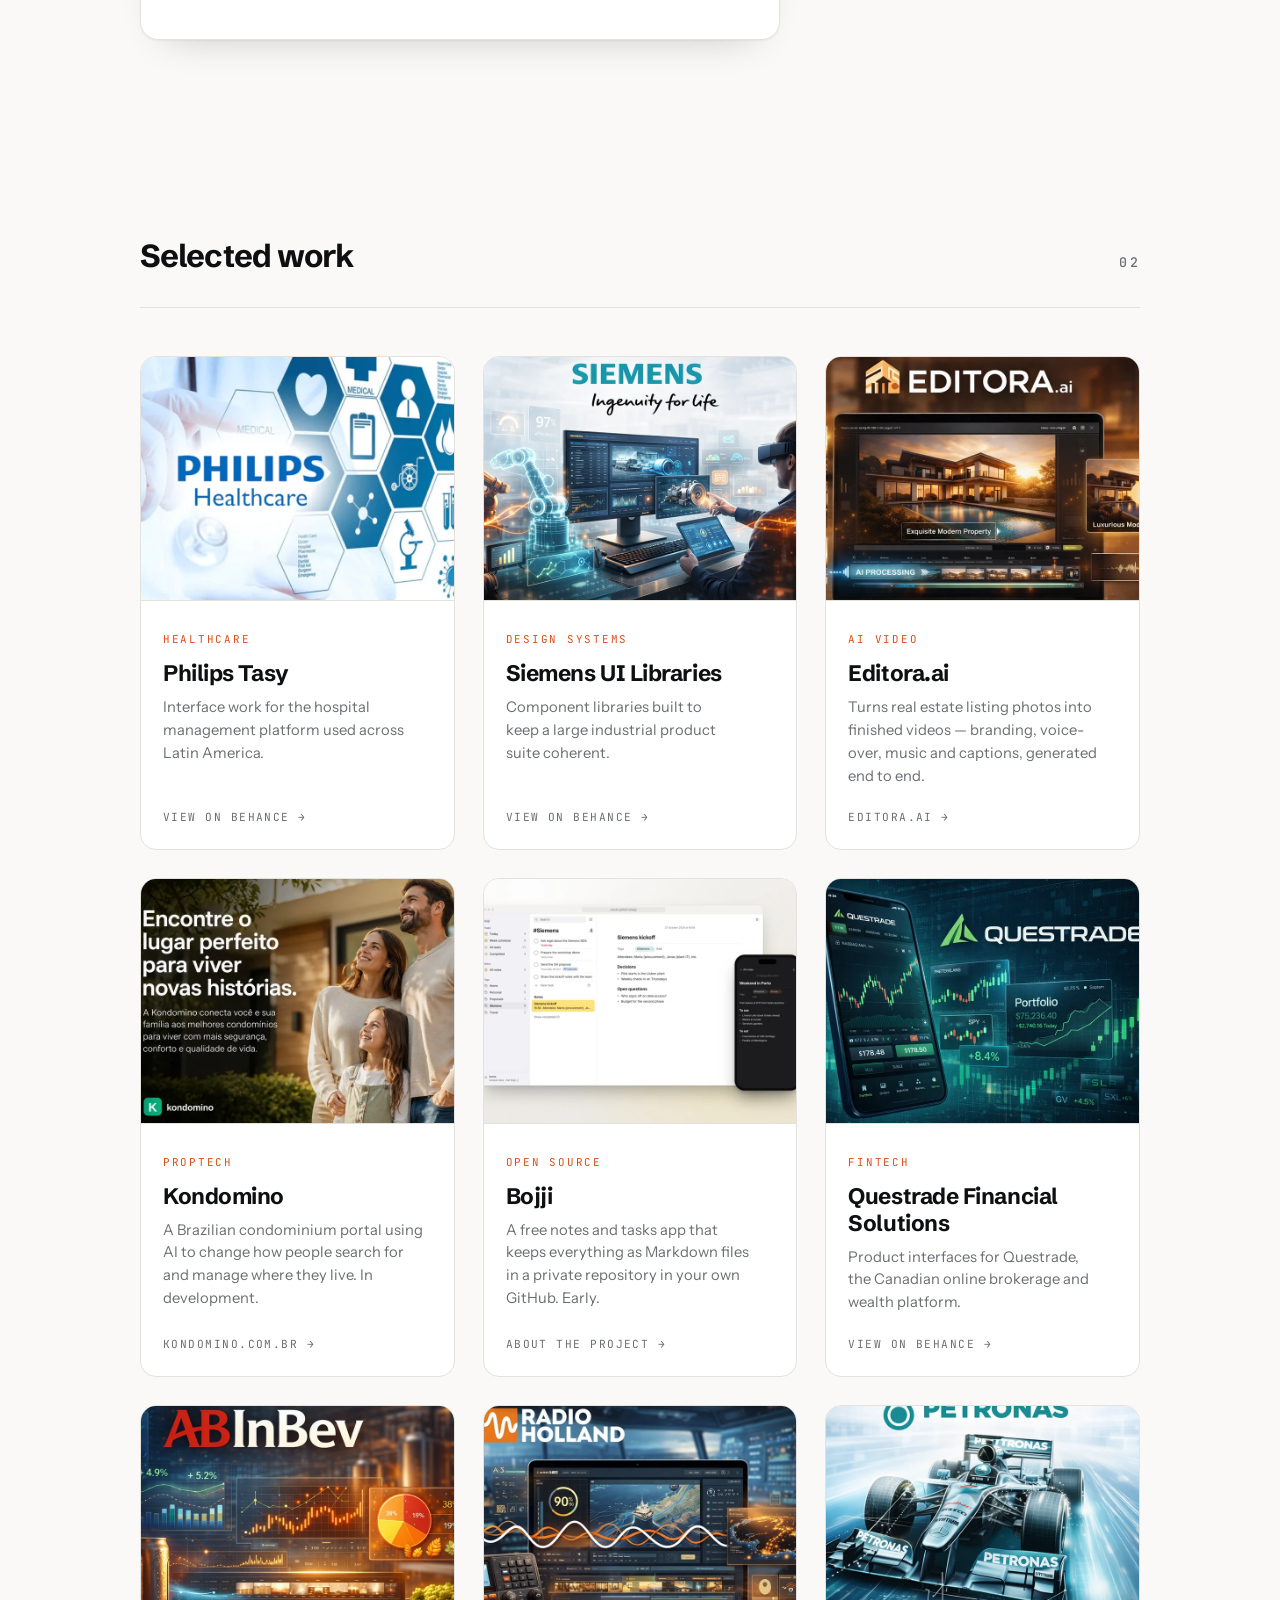
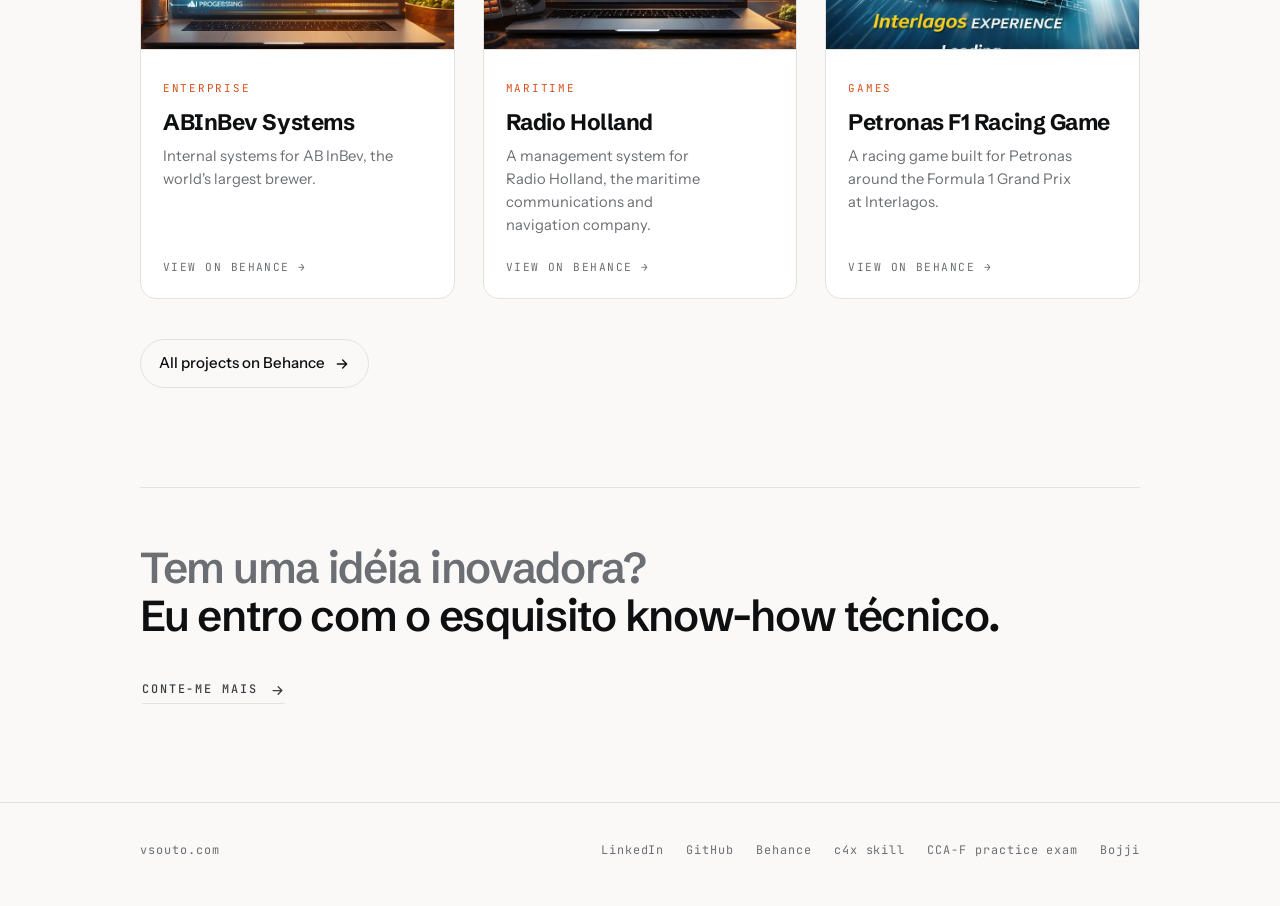
==== commit f74e1b39: "Contact form: Turnstile site key, and a click prompt when it asks Co-Authored-By: Claude Opus 5.5 <n" ====
--- a/index.html
+++ b/index.html
@@ -314,7 +314,7 @@
 </main>
 
 <dialog id="contact-dialog" class="sheet" lang="pt-BR" aria-labelledby="sheet-title">
-  <form class="sheet-form" novalidate data-turnstile-sitekey="">
+  <form class="sheet-form" novalidate data-turnstile-sitekey="0x4AAAAAAFo7OlMjQvHhHiCO">
     <header class="sheet-head">
       <p class="eyebrow">Contato</p>
       <button class="sheet-x" type="button" data-close aria-label="Fechar">
@@ -364,6 +364,6 @@
 </footer>
 
 <script src="assets/js/field.js" defer></script>
-<script src="assets/js/contact.js?v=2" defer></script>
+<script src="assets/js/contact.js?v=3" defer></script>
 </body>
 </html>
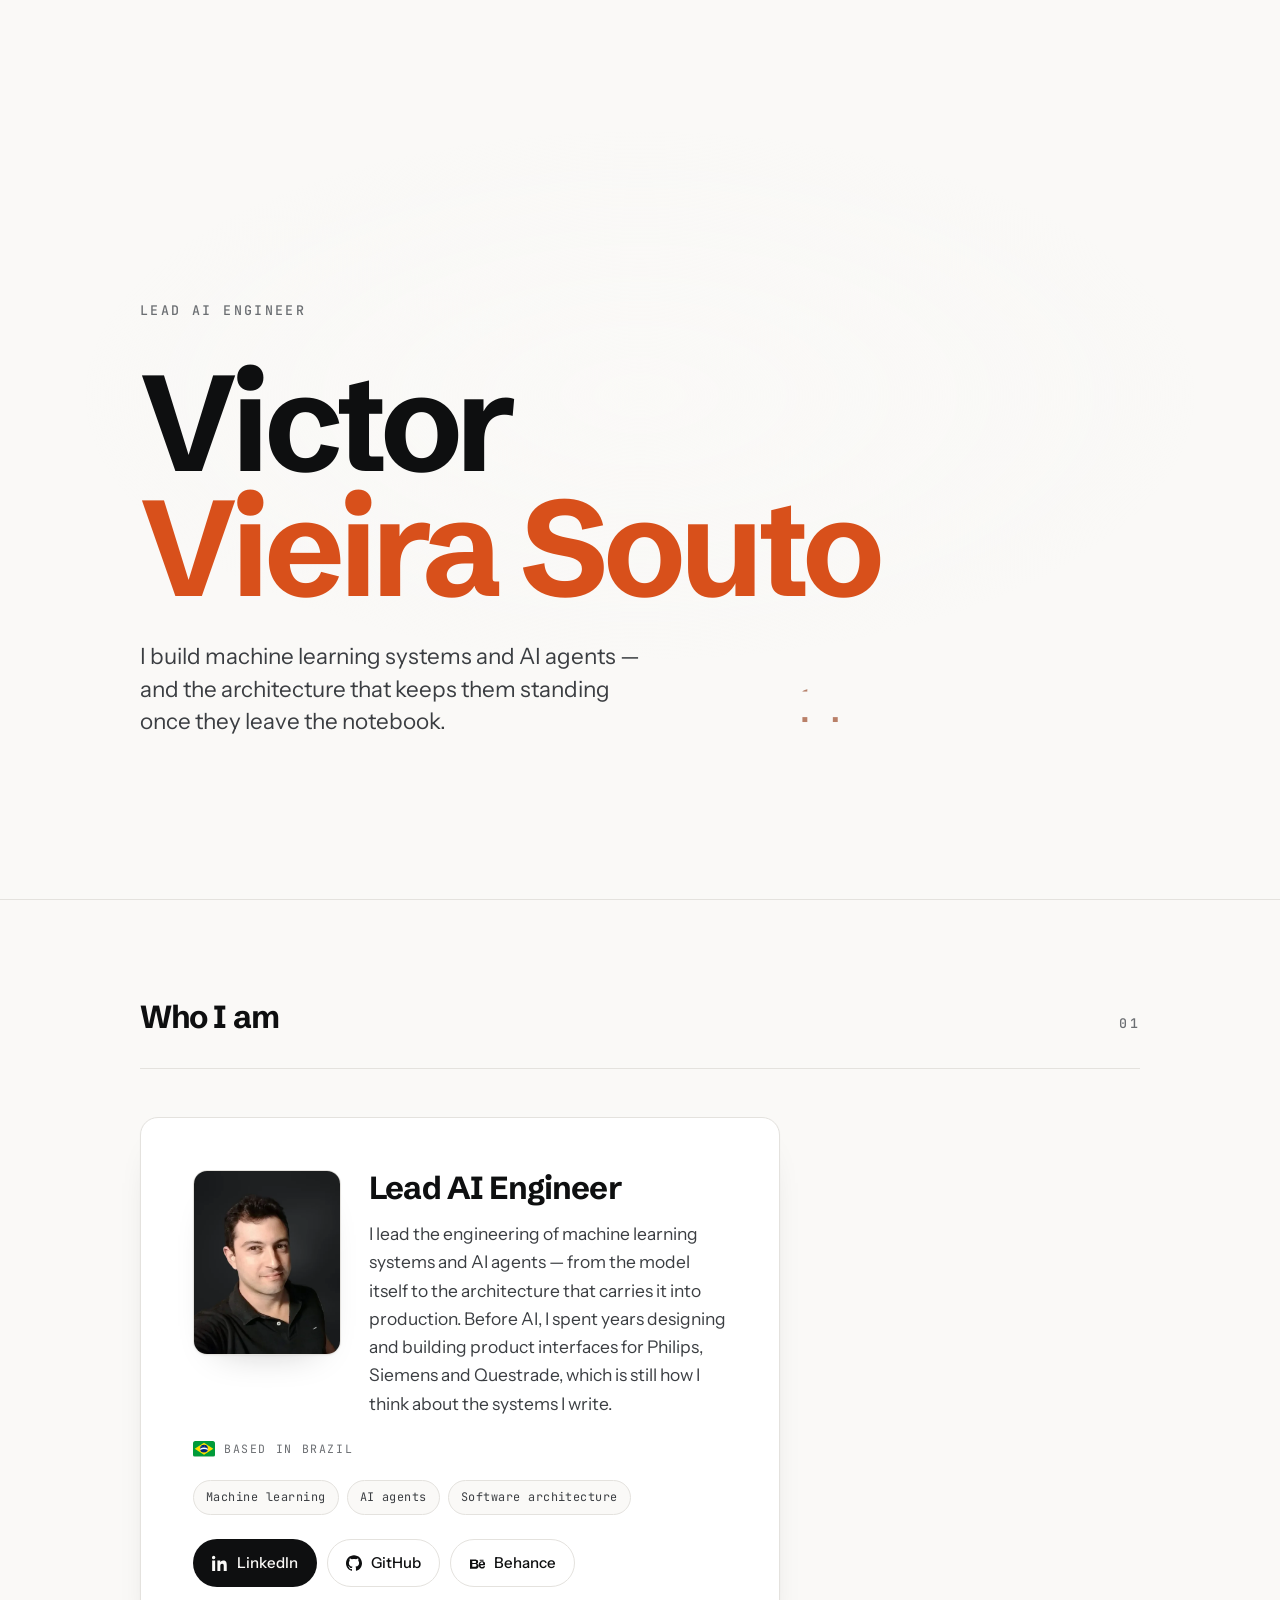
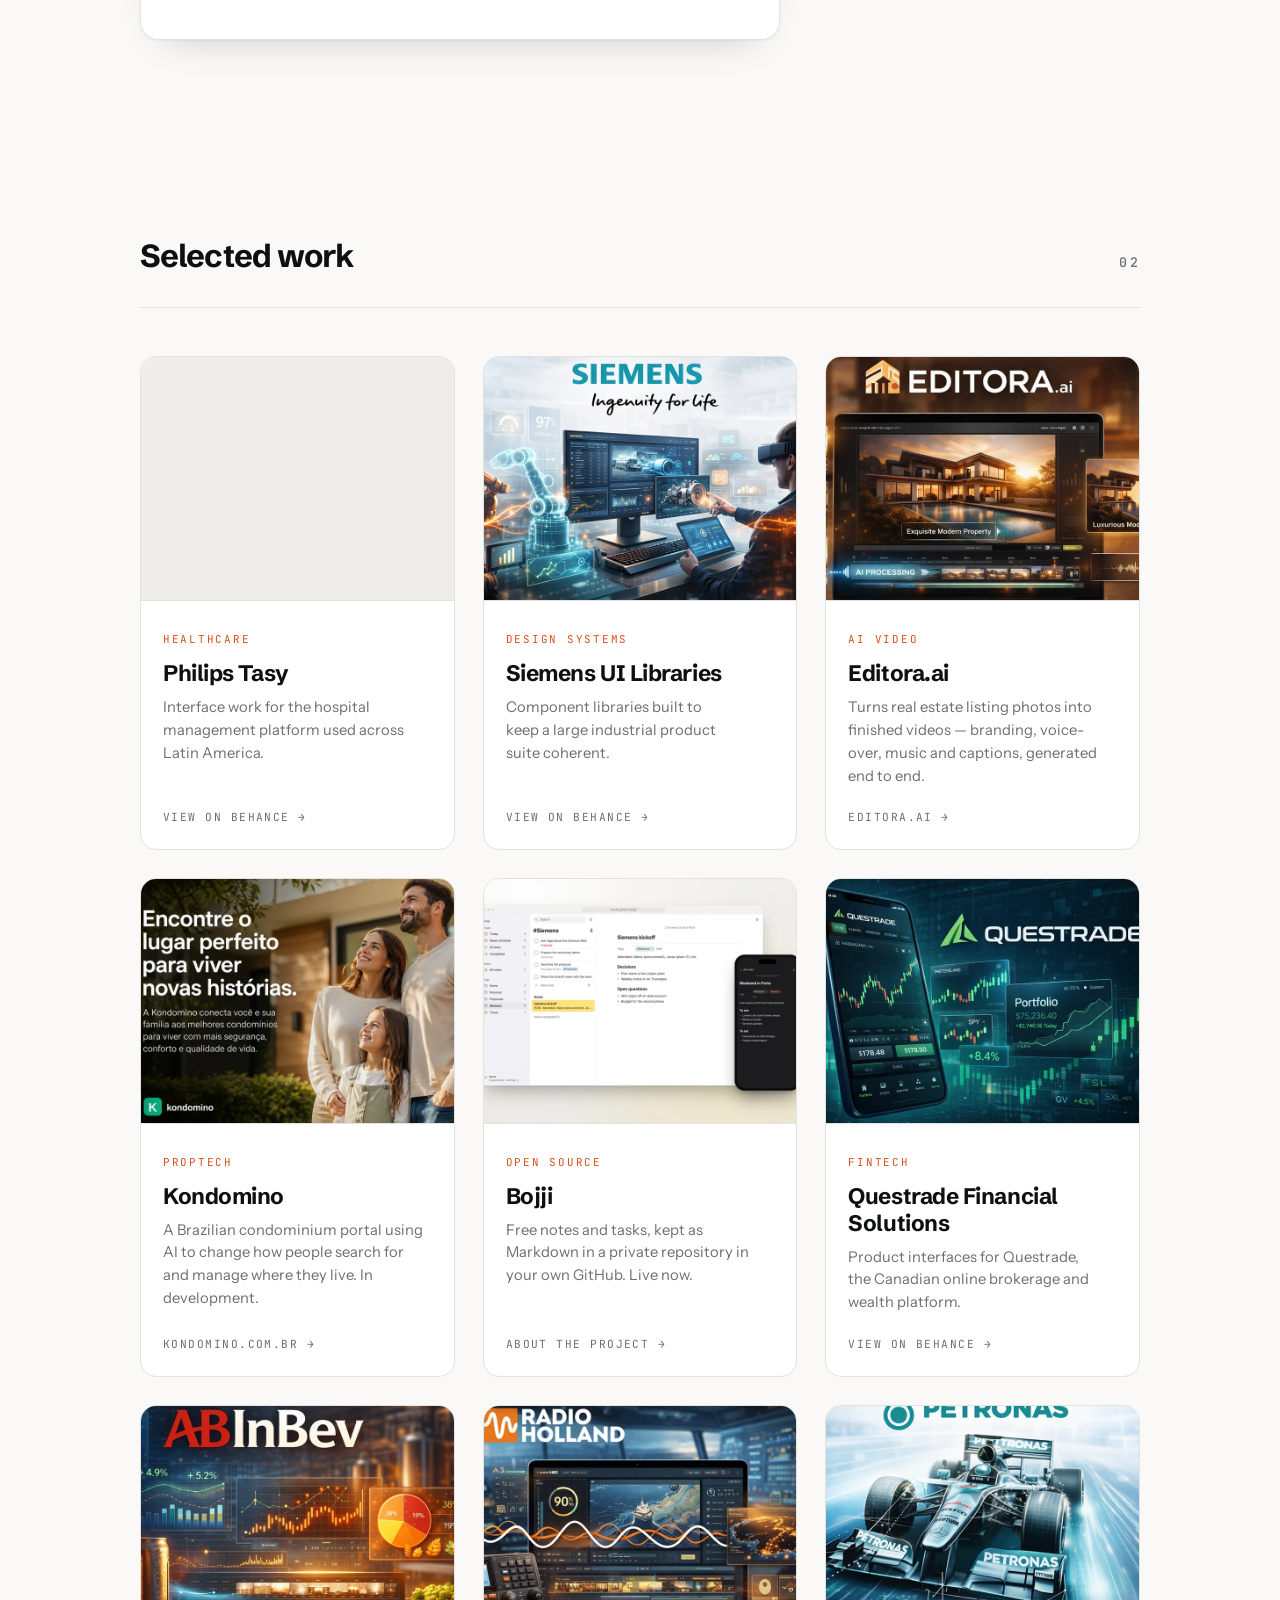
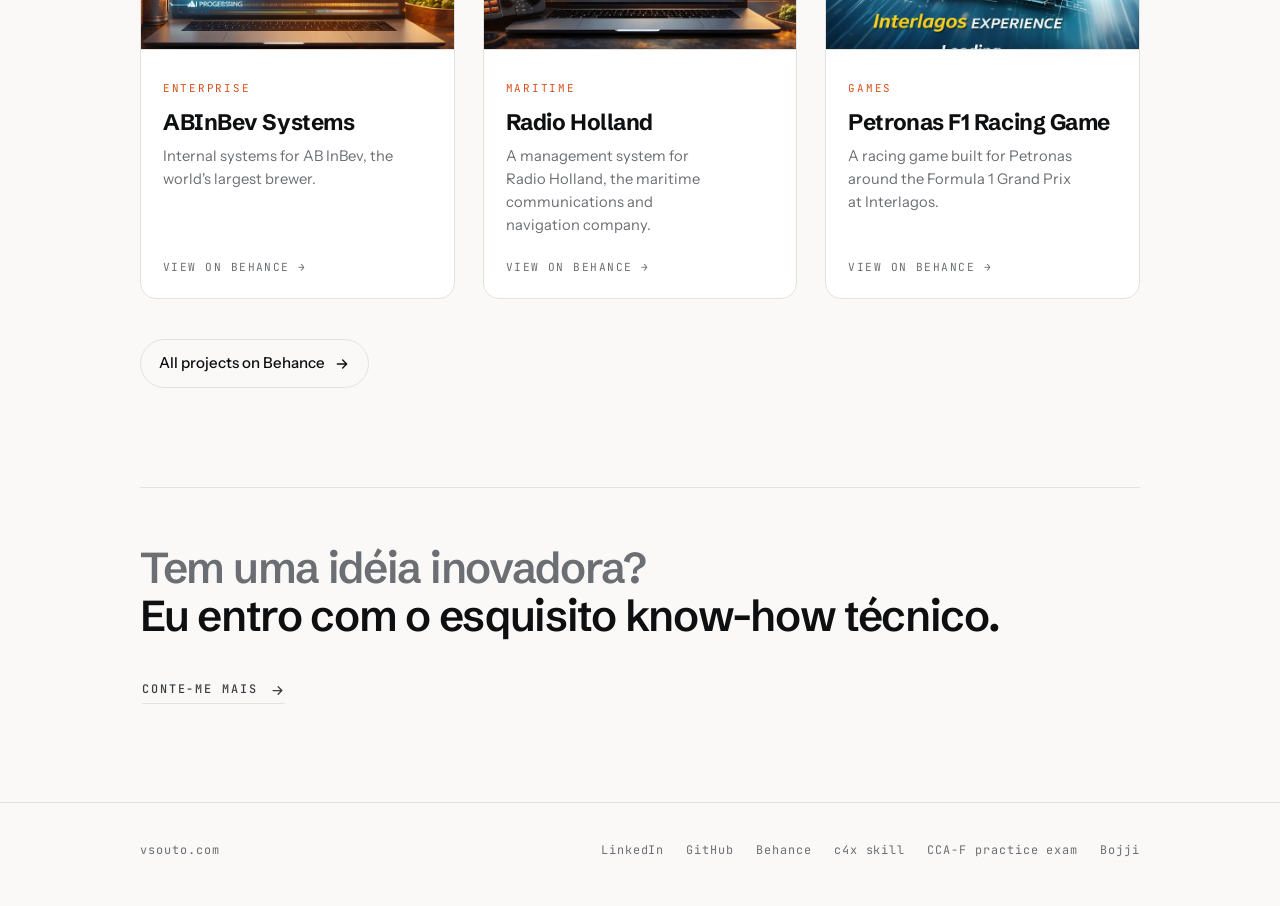
==== commit 4647c462: "Bojji: it's live and free. Use now button, leaner copy Co-Authored-By: Claude Opus 5.5 <noreply@anth" ====
--- a/index.html
+++ b/index.html
@@ -239,7 +239,7 @@
           <div class="work-meta">
             <span class="work-kicker">Open source</span>
             <h3 class="work-title">Bojji</h3>
-            <p class="work-blurb">A free notes and tasks app that keeps everything as Markdown files in a private repository in your own GitHub. Early.</p>
+            <p class="work-blurb">Free notes and tasks, kept as Markdown in a private repository in your own GitHub. Live now.</p>
           </div>
           <span class="work-go" aria-hidden="true">About the project</span>
         </a>
